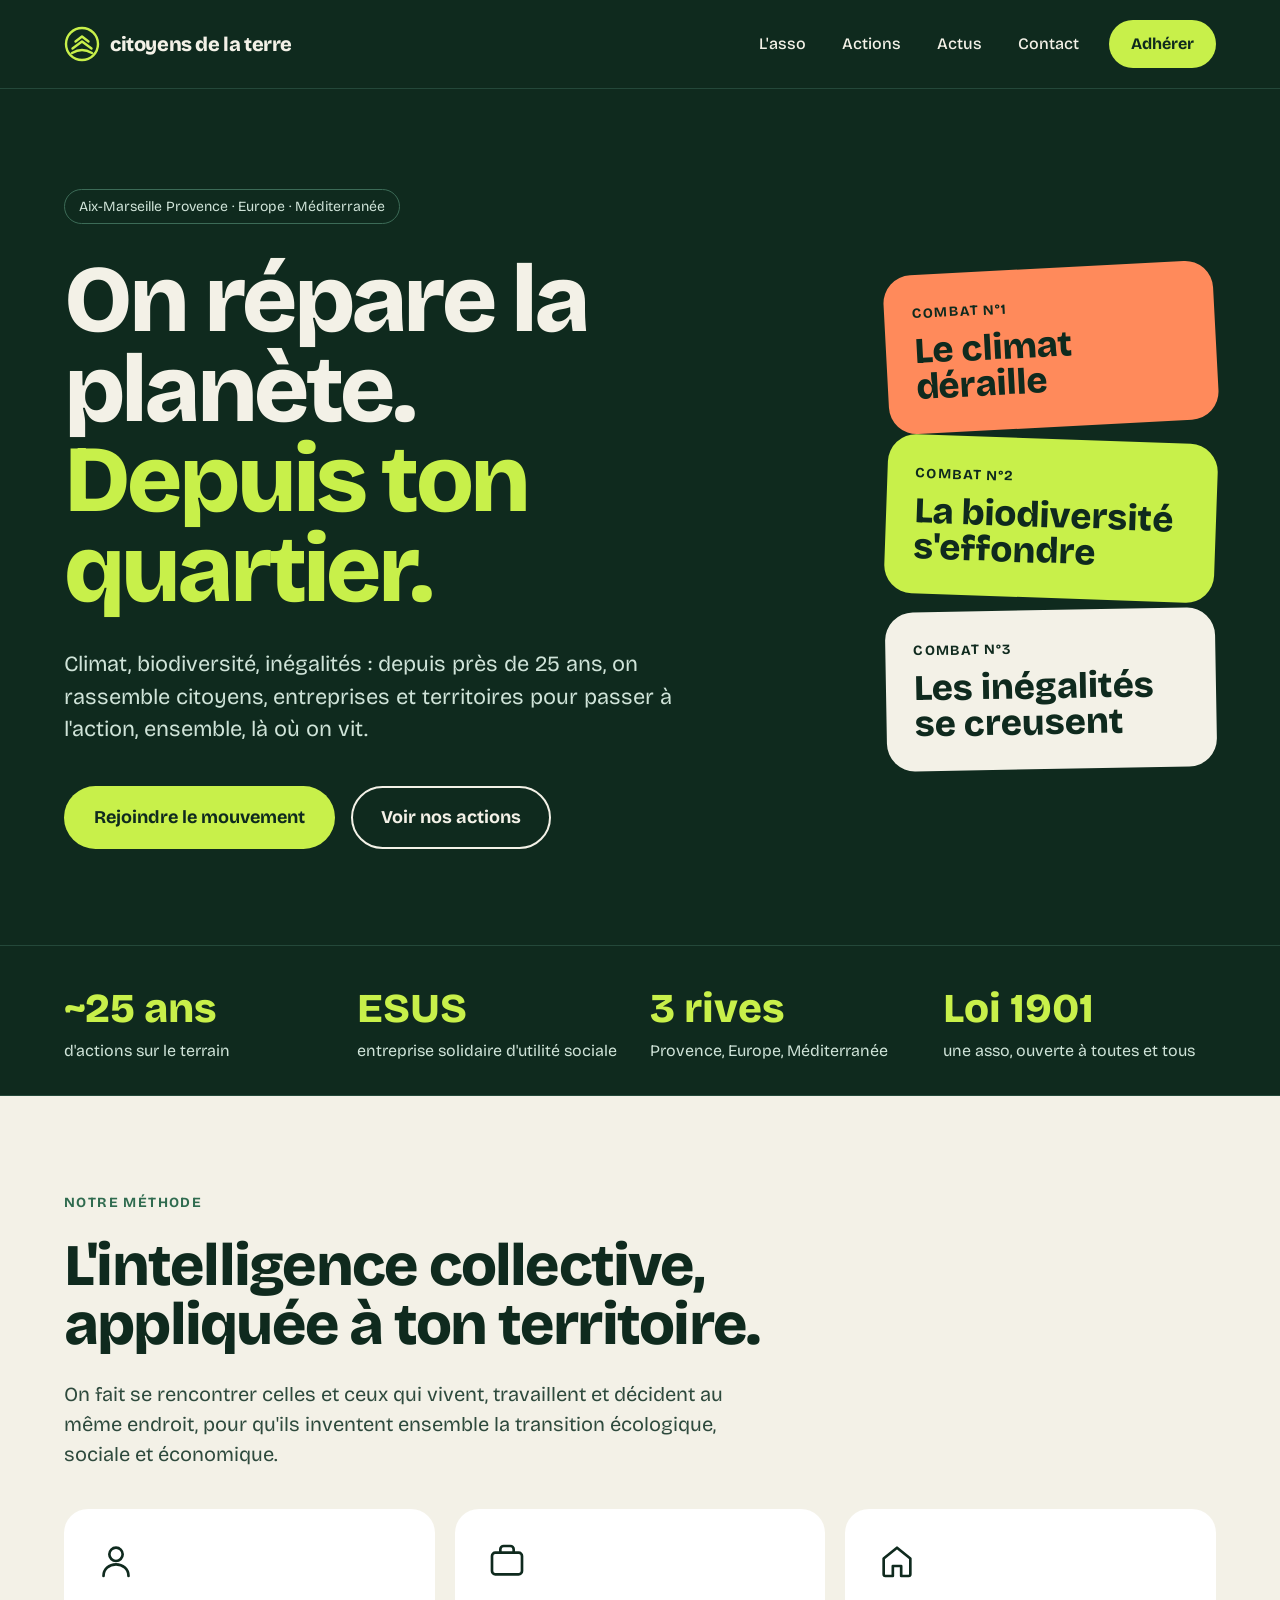
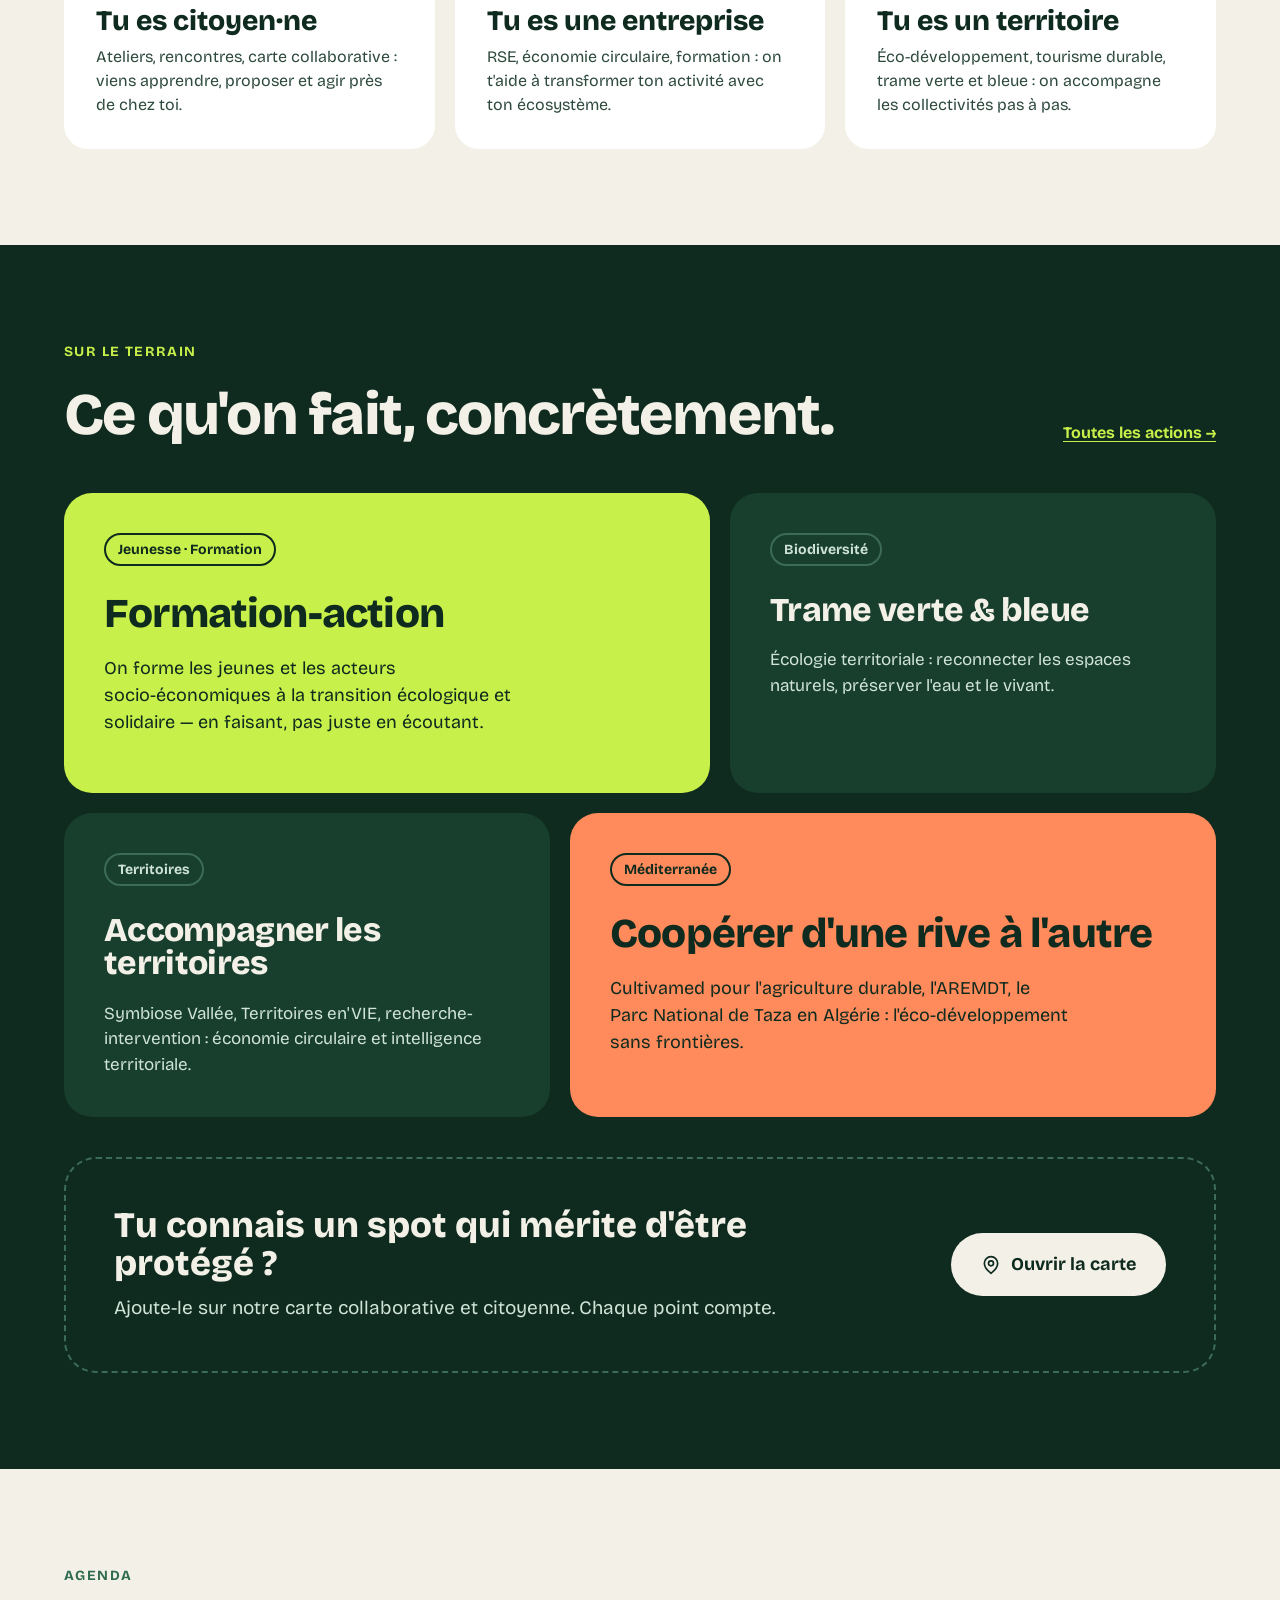
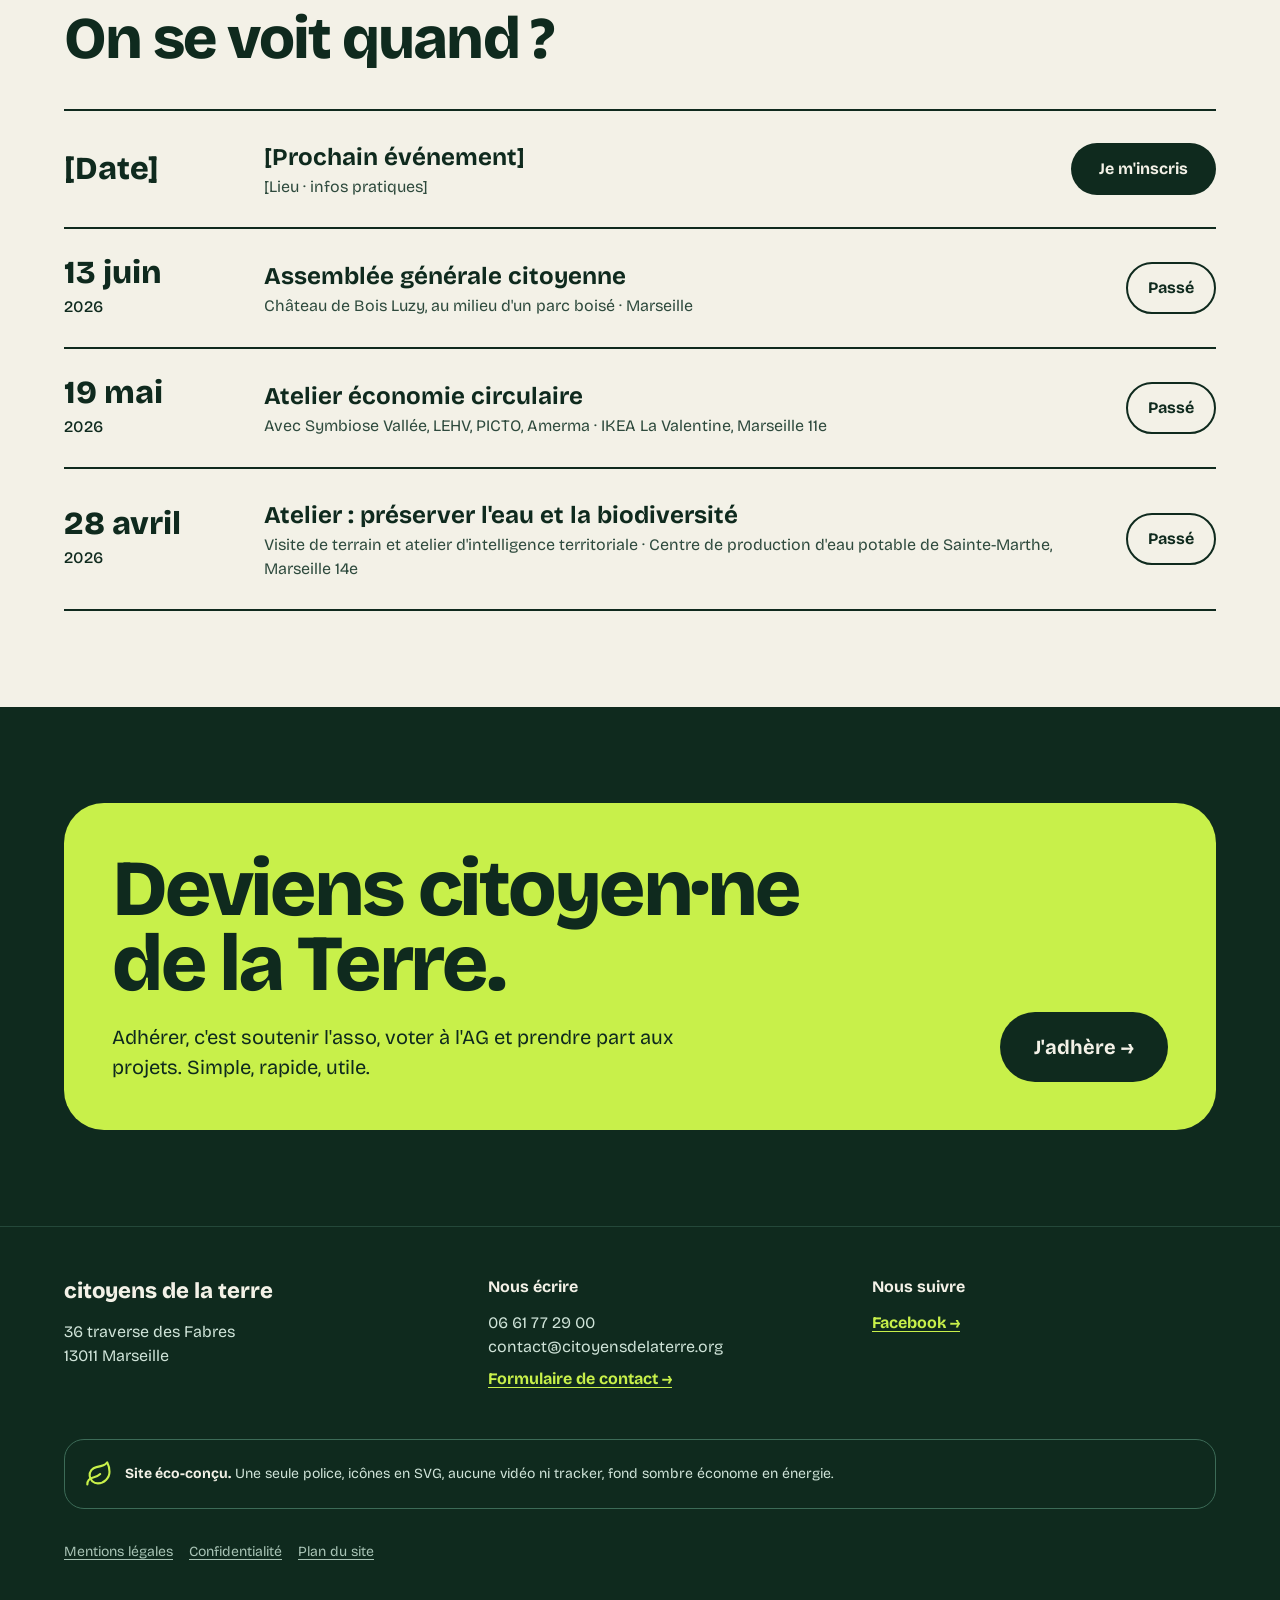
==== index.html @ 5d2db7f1 "." ====
<!doctype html>
<html lang="fr">
  <head>
    <meta charset="utf-8" />
    <meta name="viewport" content="width=device-width, initial-scale=1" />
    <title>Citoyens de la Terre — On répare la planète, depuis ton quartier</title>
    <meta
      name="description"
      content="Climat, biodiversité, inégalités : depuis près de 25 ans, Citoyens de la Terre rassemble citoyens, entreprises et territoires pour passer à l'action, à Marseille, en Provence et en Méditerranée."
    />
    <link rel="icon" href="assets/img/logo.svg" type="image/svg+xml" />
    <link rel="preconnect" href="https://fonts.googleapis.com" />
    <link rel="preconnect" href="https://fonts.gstatic.com" crossorigin />
    <link
      rel="stylesheet"
      href="https://fonts.googleapis.com/css2?family=Bricolage+Grotesque:opsz,wght@12..96,400..800&amp;display=swap"
    />
    <link rel="stylesheet" href="assets/css/style.css" />
  </head>
  <body data-page="accueil">
    <header class="hdr">
      <div class="wrap">
        <a aria-label="Accueil" class="brand" href="index.html">
          <img alt="" height="36" src="assets/img/logo.svg" width="36" />
          citoyens de la terre
        </a>
        <button
          aria-controls="nav"
          aria-expanded="false"
          aria-label="Menu"
          class="burger"
          id="burger"
          type="button"
        >
          <img alt="" height="22" src="assets/icons/menu.svg" width="22" />
        </button>
        <nav class="nav" id="nav">
          <a class="lnk" href="asso.html">L'asso</a>
          <a class="lnk" href="actions.html">Actions</a>
          <a class="lnk" href="actus.html">Actus</a>
          <a class="lnk" href="contact.html">Contact</a>
          <a class="btn btn-lime" href="adherer.html">Adhérer</a>
        </nav>
      </div>
    </header>

    <main>
      <div class="wrap hero">
        <div>
          <span class="hero-pill">Aix-Marseille Provence · Europe · Méditerranée</span>
          <h1 class="h-hero mt32">
            On répare la planète.<br /><span class="lime">Depuis ton quartier.</span>
          </h1>
          <p class="lead mt32 fs-18-22 mw-620">
            Climat, biodiversité, inégalités : depuis près de 25 ans, on rassemble citoyens, entreprises et
            territoires pour passer à l'action, ensemble, là où on vit.
          </p>
          <div class="row mt40">
            <a class="btn btn-lg btn-lime" href="adherer.html">Rejoindre le mouvement</a>
            <a class="btn btn-lg btn-ol-light" href="actions.html">Voir nos actions</a>
          </div>
        </div>
        <div class="combats">
          <div class="combat c-orange rot-n3">
            <div class="k">Combat n°1</div>
            <div class="v">Le climat<br />déraille</div>
          </div>
          <div class="combat c-lime rot-2">
            <div class="k">Combat n°2</div>
            <div class="v">La biodiversité<br />s'effondre</div>
          </div>
          <div class="combat c-cream rot-n1">
            <div class="k">Combat n°3</div>
            <div class="v">Les inégalités<br />se creusent</div>
          </div>
        </div>
      </div>
      <div class="stats">
        <div class="wrap g4">
          <div>
            <div class="v">~25 ans</div>
            <div class="l">d'actions sur le terrain</div>
          </div>
          <div>
            <div class="v">ESUS</div>
            <div class="l">entreprise solidaire d'utilité sociale</div>
          </div>
          <div>
            <div class="v">3 rives</div>
            <div class="l">Provence, Europe, Méditerranée</div>
          </div>
          <div>
            <div class="v">Loi 1901</div>
            <div class="l">une asso, ouverte à toutes et tous</div>
          </div>
        </div>
      </div>
      <div class="on-cream sec">
        <div class="wrap">
          <div class="eyebrow">Notre méthode</div>
          <h2 class="h2 mt24 mw-720">L'intelligence collective, appliquée à ton territoire.</h2>
          <p class="txt mt24 fs-20 mw-720">
            On fait se rencontrer celles et ceux qui vivent, travaillent et décident au même endroit, pour
            qu'ils inventent ensemble la transition écologique, sociale et économique.
          </p>
          <div class="g3 mt40">
            <div class="card c-white p-32">
              <img alt="" class="ic" height="40" src="assets/icons/citoyen.svg" width="40" />
              <h3 class="mt24 fs-28">Tu es citoyen·ne</h3>
              <p class="txt mt8">
                Ateliers, rencontres, carte collaborative : viens apprendre, proposer et agir près de chez
                toi.
              </p>
            </div>
            <div class="card c-white p-32">
              <img alt="" class="ic" height="40" src="assets/icons/entreprise.svg" width="40" />
              <h3 class="mt24 fs-28">Tu es une entreprise</h3>
              <p class="txt mt8">
                RSE, économie circulaire, formation : on t'aide à transformer ton activité avec ton
                écosystème.
              </p>
            </div>
            <div class="card c-white p-32">
              <img alt="" class="ic" height="40" src="assets/icons/territoire.svg" width="40" />
              <h3 class="mt24 fs-28">Tu es un territoire</h3>
              <p class="txt mt8">
                Éco-développement, tourisme durable, trame verte et bleue : on accompagne les collectivités
                pas à pas.
              </p>
            </div>
          </div>
        </div>
      </div>
      <div class="sec">
        <div class="wrap">
          <div class="eyebrow">Sur le terrain</div>
          <div class="between mt24">
            <h2 class="h2">Ce qu'on fait, concrètement.</h2>
            <a class="u lime fw-700" href="actions.html">Toutes les actions →</a>
          </div>
          <div class="bento mt48">
            <a class="bcard c-lime" href="actions.html#formation">
              <span class="tag dark">Jeunesse · Formation</span>
              <h3 class="big">Formation-action</h3>
              <p>
                On forme les jeunes et les acteurs socio-économiques à la transition écologique et solidaire —
                en faisant, pas juste en écoutant.
              </p>
            </a>
            <a class="bcard c-dark" href="actions.html#trame">
              <span class="tag">Biodiversité</span>
              <h3 class="mid">Trame verte &amp; bleue</h3>
              <p class="txt fs-17">
                Écologie territoriale : reconnecter les espaces naturels, préserver l'eau et le vivant.
              </p>
            </a>
          </div>
          <div class="bento rev mt20">
            <a class="bcard c-dark" href="actions.html#accompagnement">
              <span class="tag">Territoires</span>
              <h3 class="mid">Accompagner les territoires</h3>
              <p class="txt fs-17">
                Symbiose Vallée, Territoires en'VIE, recherche-intervention : économie circulaire et
                intelligence territoriale.
              </p>
            </a>
            <a class="bcard c-orange" href="actions.html#mediterranee">
              <span class="tag dark">Méditerranée</span>
              <h3 class="big">Coopérer d'une rive à l'autre</h3>
              <p>
                Cultivamed pour l'agriculture durable, l'AREMDT, le Parc National de Taza en Algérie :
                l'éco-développement sans frontières.
              </p>
            </a>
          </div>
          <div class="cta-dash mt40">
            <div>
              <h3>Tu connais un spot qui mérite d'être protégé ?</h3>
              <p class="txt mt12 fs-19">
                Ajoute-le sur notre carte collaborative et citoyenne. Chaque point compte.
              </p>
            </div>
            <a class="btn btn-lg btn-cream" href="actus.html#carte">
              <img alt="" height="20" src="assets/icons/pin-sombre.svg" width="20" />
              Ouvrir la carte
            </a>
          </div>
        </div>
      </div>
      <div class="on-cream sec">
        <div class="wrap">
          <div class="eyebrow">Agenda</div>
          <h2 class="h2 mt24">On se voit quand ?</h2>
          <div class="mt40">
            <div class="agenda-row">
              <div><div class="d">[Date]</div></div>
              <div>
                <div class="t">[Prochain événement]</div>
                <div class="m">[Lieu · infos pratiques]</div>
              </div>
              <a
                class="btn btn-md btn-dark h-52"
                data-toast="Inscription : à brancher sur HelloAsso ou un formulaire."
                href="#"
                >Je m'inscris</a
              >
            </div>
            <div class="agenda-row">
              <div>
                <div class="d">13 juin</div>
                <div class="y">2026</div>
              </div>
              <div>
                <div class="t">Assemblée générale citoyenne</div>
                <div class="m">Château de Bois Luzy, au milieu d'un parc boisé · Marseille</div>
              </div>
              <span class="btn btn-ol-dark h-52 cursor-default">Passé</span>
            </div>
            <div class="agenda-row">
              <div>
                <div class="d">19 mai</div>
                <div class="y">2026</div>
              </div>
              <div>
                <div class="t">Atelier économie circulaire</div>
                <div class="m">
                  Avec Symbiose Vallée, LEHV, PICTO, Amerma · IKEA La Valentine, Marseille 11e
                </div>
              </div>
              <span class="btn btn-ol-dark h-52 cursor-default">Passé</span>
            </div>
            <div class="agenda-row">
              <div>
                <div class="d">28 avril</div>
                <div class="y">2026</div>
              </div>
              <div>
                <div class="t">Atelier : préserver l'eau et la biodiversité</div>
                <div class="m">
                  Visite de terrain et atelier d'intelligence territoriale · Centre de production d'eau
                  potable de Sainte-Marthe, Marseille 14e
                </div>
              </div>
              <span class="btn btn-ol-dark h-52 cursor-default">Passé</span>
            </div>
          </div>
        </div>
      </div>
      <div class="wrap pt-96 pb-96">
        <div class="join">
          <div>
            <h2>Deviens citoyen·ne<br />de la Terre.</h2>
            <p>
              Adhérer, c'est soutenir l'asso, voter à l'AG et prendre part aux projets. Simple, rapide, utile.
            </p>
          </div>
          <a class="btn btn-xl btn-dark" href="adherer.html">J'adhère →</a>
        </div>
      </div>
    </main>

    <footer class="ftr">
      <div class="wrap">
        <div class="ftr-grid">
          <div>
            <div class="fw-800 fs-22">citoyens de la terre</div>
            <p class="txt mt12">36 traverse des Fabres<br />13011 Marseille</p>
          </div>
          <div>
            <h4>Nous écrire</h4>
            <p class="txt mt12">06 61 77 29 00<br />contact@citoyensdelaterre.org</p>
            <a class="u lime mt8 ib fw-700" href="contact.html">Formulaire de contact →</a>
          </div>
          <div>
            <h4>Nous suivre</h4>
            <a class="u lime mt12 ib fw-700" data-toast="Lien Facebook à ajouter." href="#">Facebook →</a>
          </div>
        </div>
        <div class="eco">
          <img alt="" height="28" src="assets/icons/eco.svg" width="28" />
          <p>
            <b>Site éco-conçu.</b>
            <span class="txt"
              >Une seule police, icônes en SVG, aucune vidéo ni tracker, fond sombre économe en énergie.</span
            >
          </p>
        </div>
        <div class="legal mt32">
          <a data-toast="Page « Mentions légales » à rédiger." href="#">Mentions légales</a
          ><a data-toast="Page « Confidentialité » à rédiger." href="#">Confidentialité</a
          ><a data-toast="Plan du site à venir." href="#">Plan du site</a>
        </div>
      </div>
    </footer>

    <div class="toast" id="toast" role="status" aria-live="polite"></div>
    <script src="assets/js/main.js" defer></script>
  </body>
</html>
---- assets/css/style.css ----
/* =========================================================
   Citoyens de la Terre — feuille de style unique
   Couleurs et typo issues de la maquette Figma « RSE »
   ========================================================= */
:root {
  --bg: #0f2a1e;
  --line: #24483a;
  --border: #3c6b57;
  --card: #183e2e;
  --cream: #f3f1e7;
  --mint: #cfe3d8;
  --lime: #c8f04a;
  --orange: #ff8a5b;
  --green: #2f6b4f;
  --body: #2e4a3d;
  --muted: #a9c4b6;
  --photo: #dce8df;
  --white: #fff;
}
* {
  box-sizing: border-box;
}
html {
  scroll-behavior: smooth;
  scroll-padding-top: 100px;
}
body {
  margin: 0;
  background: var(--bg);
  color: var(--cream);
  font-family: "Bricolage Grotesque", system-ui, sans-serif;
  font-variation-settings: "opsz" 14;
  font-optical-sizing: none;
  -webkit-font-smoothing: antialiased;
  line-height: 1.5;
}
a {
  color: inherit;
  text-decoration: none;
  cursor: pointer;
}
p {
  margin: 0;
}
h1,
h2,
h3,
h4 {
  margin: 0;
  font-weight: 800;
}
button,
input,
select,
textarea {
  font: inherit;
  font-variation-settings: inherit;
}
img,
svg {
  display: block;
  max-width: 100%;
}
.wrap {
  max-width: 1200px;
  margin: 0 auto;
  padding: 0 24px;
}
.ink {
  color: var(--bg);
}
.u {
  text-decoration: underline;
  text-underline-offset: 3px;
  text-decoration-thickness: 1px;
}
.lime {
  color: var(--lime);
}
.hidden {
  display: none !important;
}
.burger img {
  width: 22px;
  height: 22px;
}

/* ---------- Header ---------- */
.hdr {
  position: sticky;
  top: 0;
  z-index: 50;
  background: var(--bg);
  border-bottom: 1px solid var(--line);
}
.hdr .wrap {
  display: flex;
  align-items: center;
  justify-content: space-between;
  height: 88px;
}
.brand {
  display: flex;
  align-items: center;
  gap: 10px;
  font-weight: 800;
  font-size: 20px;
  letter-spacing: -0.02em;
}
.nav {
  display: flex;
  align-items: center;
  gap: 8px;
}
.nav a.lnk {
  padding: 12px 14px;
  font-weight: 500;
  font-size: 16px;
  border-radius: 999px;
  transition: color 0.15s;
}
.nav a.lnk:hover {
  color: var(--lime);
}
.nav a.lnk.active {
  color: var(--lime);
  font-weight: 700;
}
.nav .btn {
  margin-left: 8px;
}
.burger {
  display: none;
  background: none;
  border: 1px solid var(--border);
  color: var(--cream);
  border-radius: 999px;
  width: 48px;
  height: 48px;
  align-items: center;
  justify-content: center;
  cursor: pointer;
}

/* ---------- Buttons / chips ---------- */
.btn {
  display: inline-flex;
  align-items: center;
  justify-content: center;
  gap: 10px;
  height: 48px;
  padding: 0 20px;
  border-radius: 999px;
  border: 2px solid transparent;
  font-weight: 700;
  font-size: 16px;
  cursor: pointer;
  white-space: nowrap;
  transition:
    transform 0.15s,
    filter 0.15s;
}
.btn:hover {
  transform: translateY(-1px);
  filter: brightness(1.05);
}
.btn-md {
  height: 56px;
  padding: 0 26px;
}
.btn-lg {
  height: 63px;
  padding: 0 28px;
  font-size: 18px;
}
.btn-xl {
  height: 70px;
  padding: 0 32px;
  font-size: 20px;
}
.btn-lime {
  background: var(--lime);
  color: var(--bg);
}
.btn-cream {
  background: var(--cream);
  color: var(--bg);
}
.btn-dark {
  background: var(--bg);
  color: var(--cream);
}
.btn-ol-light {
  border-color: var(--cream);
  color: var(--cream);
}
.btn-ol-dark {
  border-color: var(--bg);
  color: var(--bg);
  background: transparent;
}
.btn-dash {
  border: 2px dashed var(--green);
  color: var(--body);
  font-weight: 400;
  background: transparent;
}
.chips {
  display: flex;
  flex-wrap: wrap;
  gap: 8px;
}
.chip {
  display: inline-flex;
  align-items: center;
  height: 46px;
  padding: 0 16px;
  border-radius: 999px;
  border: 1px solid var(--border);
  color: var(--mint);
  font-size: 16px;
  cursor: pointer;
  transition:
    background 0.15s,
    color 0.15s;
  background: transparent;
}
.chip:hover {
  border-color: var(--lime);
  color: var(--cream);
}
.chip.solid {
  border: none;
  font-weight: 700;
  color: var(--bg);
  height: 48px;
  padding: 0 18px;
}
.chip.on {
  background: var(--lime);
  color: var(--bg);
  border-color: var(--lime);
  font-weight: 700;
}
.tag {
  display: inline-flex;
  align-items: center;
  height: 33px;
  padding: 0 12px;
  border-radius: 999px;
  border: 2px solid var(--border);
  color: var(--mint);
  font-weight: 700;
  font-size: 14px;
}
.tag.dark {
  border-color: var(--bg);
  color: var(--bg);
}
.pill {
  display: inline-flex;
  align-items: center;
  height: 44px;
  padding: 0 18px;
  border-radius: 999px;
  background: var(--card);
  font-weight: 600;
  font-size: 16px;
}

/* ---------- Type ---------- */
.eyebrow {
  font-weight: 700;
  font-size: 14px;
  letter-spacing: 0.1em;
  text-transform: uppercase;
  color: var(--lime);
}
.on-cream .eyebrow {
  color: var(--green);
}
.on-color .eyebrow {
  color: var(--bg);
}
.h-hero {
  font-size: clamp(52px, 7.4vw, 104px);
  line-height: 0.95;
  letter-spacing: -0.04em;
}
.h-page {
  font-size: clamp(48px, 6.6vw, 92px);
  line-height: 0.95;
  letter-spacing: -0.04em;
}
.h2 {
  font-size: clamp(38px, 4.6vw, 64px);
  line-height: 1;
  letter-spacing: -0.03em;
}
.h2s {
  font-size: clamp(34px, 4vw, 56px);
  line-height: 1;
  letter-spacing: -0.03em;
}
.lead {
  font-size: clamp(18px, 1.6vw, 21px);
  line-height: 1.5;
  color: var(--mint);
}
.on-cream {
  background: var(--cream);
  color: var(--bg);
}
.on-cream .txt {
  color: var(--body);
}
.txt {
  color: var(--mint);
}
.sec {
  padding-top: 96px;
  padding-bottom: 96px;
}
.sec-sm {
  padding-top: 80px;
  padding-bottom: 80px;
}
main {
  overflow-x: clip;
}
.mt8 {
  margin-top: 8px;
}
.mt12 {
  margin-top: 12px;
}
.mt16 {
  margin-top: 16px;
}
.mt20 {
  margin-top: 20px;
}
.mt24 {
  margin-top: 24px;
}
.mt32 {
  margin-top: 32px;
}
.mt40 {
  margin-top: 40px;
}
.mt48 {
  margin-top: 48px;
}
.row {
  display: flex;
  gap: 16px;
  flex-wrap: wrap;
  align-items: center;
}
.between {
  display: flex;
  justify-content: space-between;
  align-items: flex-end;
  gap: 24px;
  flex-wrap: wrap;
}

/* ---------- Grids & cards ---------- */
.g2 {
  display: grid;
  grid-template-columns: repeat(2, 1fr);
  gap: 20px;
}
.g3 {
  display: grid;
  grid-template-columns: repeat(3, 1fr);
  gap: 20px;
}
.g4 {
  display: grid;
  grid-template-columns: repeat(4, 1fr);
  gap: 20px;
}
.card {
  border-radius: 24px;
  padding: 28px;
}
.c-white {
  background: var(--white);
  color: var(--bg);
}
.c-white .txt,
.c-cream .txt {
  color: var(--body);
}
.c-cream {
  background: var(--cream);
  color: var(--bg);
}
.c-dark {
  background: var(--card);
  color: var(--cream);
}
.c-ink {
  background: var(--bg);
  color: var(--cream);
}
.c-lime {
  background: var(--lime);
  color: var(--bg);
}
.c-orange {
  background: var(--orange);
  color: var(--bg);
}
.c-lime .txt,
.c-orange .txt {
  color: var(--bg);
}
.card h3 {
  font-size: 22px;
  line-height: 1.15;
}
.card .date {
  font-weight: 700;
  font-size: 14px;
  color: var(--lime);
}
.c-cream .date,
.c-white .date {
  color: var(--green);
}
.clickable {
  cursor: pointer;
  transition: transform 0.2s;
}
.clickable:hover {
  transform: translateY(-3px);
}

/* ---------- Home ---------- */
.hero {
  display: grid;
  grid-template-columns: 1fr 330px;
  gap: 72px;
  align-items: center;
  padding-top: 100px;
  padding-bottom: 96px;
}
.hero-pill {
  display: inline-flex;
  height: 35px;
  align-items: center;
  padding: 0 14px;
  border: 1px solid var(--border);
  border-radius: 999px;
  color: var(--mint);
  font-size: 14px;
}
.combat {
  border-radius: 28px;
  padding: 28px;
  color: var(--bg);
}
.combat .k {
  font-weight: 700;
  font-size: 14px;
  letter-spacing: 0.08em;
  text-transform: uppercase;
}
.combat .v {
  font-weight: 800;
  font-size: 36px;
  line-height: 1;
  margin-top: 10px;
}
.combats {
  display: flex;
  flex-direction: column;
  gap: 12px;
}
.stats {
  border-top: 1px solid var(--line);
  border-bottom: 1px solid var(--line);
  padding: 32px 0;
}
.stats .g4 .v {
  font-weight: 800;
  font-size: clamp(30px, 3.2vw, 44px);
  line-height: 1.5;
  color: var(--lime);
}
.stats .g4 .l {
  color: var(--mint);
}
.ic {
  width: 40px;
  height: 40px;
  stroke: var(--bg);
  fill: none;
  stroke-width: 1.6;
  stroke-linecap: round;
  stroke-linejoin: round;
}
.bento {
  display: grid;
  grid-template-columns: 646fr 486fr;
  gap: 20px;
}
.bento.rev {
  grid-template-columns: 486fr 646fr;
}
.bcard {
  border-radius: 28px;
  padding: 40px;
  min-height: 300px;
  cursor: pointer;
  transition: transform 0.2s;
}
.bcard:hover {
  transform: translateY(-3px);
}
.bcard h3 {
  margin-top: 28px;
  letter-spacing: -0.02em;
}
.bcard .big {
  font-size: clamp(32px, 3.2vw, 44px);
  line-height: 1;
}
.bcard .mid {
  font-size: clamp(28px, 2.6vw, 36px);
  line-height: 1;
}
.bcard p {
  margin-top: 20px;
  font-size: 18px;
  line-height: 1.5;
  max-width: 460px;
}
.cta-dash {
  border: 2px dashed var(--border);
  border-radius: 32px;
  padding: 48px;
  display: flex;
  align-items: center;
  justify-content: space-between;
  gap: 32px;
  flex-wrap: wrap;
}
.cta-dash h3 {
  font-size: clamp(28px, 2.8vw, 40px);
  line-height: 1.05;
  max-width: 640px;
}
.agenda-row {
  display: grid;
  grid-template-columns: 184px 1fr auto;
  align-items: center;
  gap: 16px;
  border-top: 2px solid var(--bg);
  padding: 28px 0;
}
.agenda-row:last-child {
  border-bottom: 2px solid var(--bg);
}
.agenda-row .d {
  font-weight: 800;
  font-size: 32px;
  line-height: 1;
}
.agenda-row .y {
  font-weight: 500;
  font-size: 16px;
  margin-top: 6px;
}
.agenda-row .t {
  font-weight: 700;
  font-size: 24px;
  line-height: 1.5;
}
.agenda-row .m {
  color: var(--body);
}
.join {
  background: var(--lime);
  color: var(--bg);
  border-radius: 40px;
  padding: 48px;
  display: flex;
  justify-content: space-between;
  align-items: flex-end;
  gap: 32px;
  flex-wrap: wrap;
}
.join h2 {
  font-size: clamp(44px, 6.2vw, 88px);
  line-height: 0.95;
  letter-spacing: -0.04em;
}
.join p {
  font-size: 20px;
  margin-top: 20px;
  max-width: 620px;
}
.ftr {
  border-top: 1px solid var(--line);
  padding: 48px 0 40px;
}
.ftr-grid {
  display: grid;
  grid-template-columns: 424px 384px 1fr;
  gap: 0;
}
.ftr h4 {
  font-size: 16px;
  font-weight: 700;
}
.eco {
  border: 1px solid var(--border);
  border-radius: 20px;
  padding: 20px;
  display: flex;
  gap: 12px;
  align-items: center;
  margin-top: 48px;
  font-size: 14px;
}
.legal {
  display: flex;
  gap: 16px;
  flex-wrap: wrap;
  color: var(--muted);
  font-size: 14px;
}
.legal a {
  text-decoration: underline;
  text-underline-offset: 3px;
}
.ftr-s {
  border-top: 1px solid var(--line);
  padding: 40px 0;
}
.ftr-s .wrap {
  display: flex;
  justify-content: space-between;
  gap: 24px;
  flex-wrap: wrap;
  align-items: center;
}

/* ---------- L'asso ---------- */
.timeline-row {
  display: grid;
  grid-template-columns: 224px 1fr;
  gap: 16px;
  border-top: 1px solid var(--border);
  padding: 28px 0;
  align-items: baseline;
}
.timeline-row:last-of-type {
  border-bottom: 1px solid var(--border);
}
.timeline-row .y {
  font-weight: 800;
  font-size: 32px;
  line-height: 1.5;
  color: var(--lime);
}
.timeline-row p {
  font-size: 19px;
  color: var(--mint);
}
.video {
  display: flex;
  align-items: center;
  gap: 20px;
  background: var(--card);
  border-radius: 24px;
  padding: 24px;
  cursor: pointer;
  transition: transform 0.2s;
}
.video:hover {
  transform: translateY(-2px);
}
.play {
  width: 64px;
  height: 64px;
  border-radius: 999px;
  background: var(--lime);
  display: grid;
  place-items: center;
  flex: none;
}
.person {
  background: var(--white);
  border-radius: 24px;
  padding: 24px;
  color: var(--bg);
}
.ph {
  aspect-ratio: 1;
  background: var(--photo);
  border-radius: 18px;
  display: flex;
  flex-direction: column;
  align-items: center;
  justify-content: center;
  color: var(--green);
}
.ph b {
  font-weight: 800;
  font-size: 56px;
  line-height: 1.3;
}
.ph small {
  font-size: 12px;
  color: var(--body);
}
.person h3 {
  font-size: 22px;
  margin-top: 18px;
  line-height: 1.1;
}
.person .role {
  font-weight: 700;
  color: var(--green);
  margin-top: 4px;
}
.person .desc {
  font-size: 15px;
  color: var(--body);
  margin-top: 8px;
}
.logos {
  display: grid;
  grid-template-columns: repeat(6, 1fr);
  gap: 12px;
  margin-top: 16px;
}
.logo-box {
  height: 88px;
  border: 1px dashed var(--border);
  border-radius: 16px;
  display: grid;
  place-items: center;
  color: var(--muted);
  font-size: 13px;
}
.pgroup {
  font-size: 22px;
  font-weight: 700;
}
.pgroup span {
  font-weight: 500;
  color: var(--muted);
}

/* ---------- Forms ---------- */
.form {
  border-radius: 28px;
  padding: 32px;
  color: var(--bg);
}
.fgrid {
  display: grid;
  grid-template-columns: minmax(0, 1fr) minmax(0, 1fr);
  gap: 16px;
}
.field {
  display: flex;
  flex-direction: column;
  gap: 6px;
}
.field.full {
  grid-column: 1/-1;
}
.field label {
  font-weight: 600;
  font-size: 16px;
}
.field input,
.field select,
.field textarea {
  width: 100%;
  min-width: 0;
  height: 56px;
  border: 2px solid var(--bg);
  border-radius: 12px;
  background: #fff;
  padding: 0 16px;
  font-size: 16px;
  color: var(--bg);
  outline: none;
  transition: box-shadow 0.15s;
}
.field textarea {
  height: auto;
  min-height: 104px;
  padding: 14px 16px;
  resize: vertical;
}
.field input:focus,
.field select:focus,
.field textarea:focus {
  box-shadow: 0 0 0 4px rgba(200, 240, 74, 0.55);
}
.field .err {
  display: none;
  color: #b3261e;
  font-size: 14px;
}
.field.invalid input,
.field.invalid select,
.field.invalid textarea {
  border-color: #b3261e;
}
.field.invalid .err {
  display: block;
}
.note {
  font-size: 14px;
  color: var(--body);
  line-height: 1.5;
}
.success {
  display: flex;
  flex-direction: column;
  gap: 12px;
  align-items: flex-start;
}
.success .check {
  width: 64px;
  height: 64px;
  border-radius: 999px;
  background: var(--lime);
  display: grid;
  place-items: center;
}
.success h3 {
  font-size: 32px;
  line-height: 1.1;
}

/* ---------- Actions ---------- */
.block {
  border-radius: 36px;
  padding: 48px;
}
.acc {
  display: grid;
  grid-template-columns: 284px 1fr;
  gap: 24px;
  background: var(--card);
  border-radius: 28px;
  padding: 36px;
}
.acc h3 {
  font-size: 30px;
  line-height: 1.05;
  margin-top: 12px;
}
.acc p {
  font-size: 18px;
  color: var(--mint);
}
.period {
  display: inline-flex;
  height: 31px;
  align-items: center;
  padding: 0 12px;
  border: 1px solid var(--border);
  border-radius: 999px;
  font-size: 14px;
  color: var(--mint);
}
.sub-ol {
  border: 2px solid var(--bg);
  border-radius: 18px;
  padding: 20px;
}
.sub-ol h4 {
  font-size: 16px;
}
.sub-ol p {
  font-size: 16px;
  color: var(--body);
  margin-top: 8px;
}
.big-ol {
  border: 2px solid var(--bg);
  border-radius: 28px;
  padding: 32px;
  color: var(--bg);
}
.big-ol h3 {
  font-size: 24px;
  line-height: 1.5;
  margin-top: 8px;
}

/* ---------- Actus ---------- */
.ev {
  border-radius: 28px;
  padding: 32px;
  color: var(--bg);
}
.ev .d {
  font-weight: 800;
  font-size: 40px;
  line-height: 1;
}
.ev .s {
  font-weight: 700;
  margin-top: 18px;
}
.ev h3 {
  font-size: 24px;
  line-height: 1.15;
  margin-top: 24px;
}
.ev p {
  margin-top: 12px;
}
.news-row {
  display: grid;
  grid-template-columns: 200px 1fr;
  gap: 16px;
  border-top: 2px solid var(--bg);
  padding: 22px 0;
}
.news-row:last-child {
  border-bottom: 2px solid var(--bg);
}
.news-row .d {
  font-weight: 800;
  font-size: 18px;
}
.news-row h3 {
  font-size: 21px;
  font-weight: 700;
  line-height: 1.5;
}
.news-row p {
  color: var(--body);
  margin-top: 4px;
}
.mapbox {
  border: 2px dashed var(--border);
  border-radius: 28px;
  height: 420px;
  display: flex;
  flex-direction: column;
  align-items: center;
  justify-content: center;
  gap: 12px;
  text-align: center;
  cursor: pointer;
  padding: 24px;
  overflow: hidden;
  position: relative;
}
.mapbox:hover {
  border-color: var(--lime);
}
.mapbox .t {
  font-weight: 700;
  font-size: 20px;
}

/* ---------- Contact ---------- */
.contact-grid {
  display: grid;
  grid-template-columns: 450px minmax(0, 1fr);
  gap: 100px;
  align-items: start;
}
.info {
  display: flex;
  align-items: center;
  gap: 14px;
  background: var(--card);
  border-radius: 20px;
  padding: 0 20px;
  min-height: 66px;
  font-weight: 700;
  font-size: 20px;
}
.info svg {
  flex: none;
}
.info {
  overflow-wrap: anywhere;
}
@media (max-width: 640px) {
  .info {
    font-size: 17px;
  }
}
.link-card {
  border: 1px solid var(--border);
  border-radius: 24px;
  padding: 24px 28px;
  cursor: pointer;
  transition: border-color 0.2s;
}
.link-card:hover {
  border-color: var(--lime);
}
.link-card h3 {
  font-size: 22px;
  line-height: 1.5;
}
.lic {
  width: 24px;
  height: 24px;
  stroke: var(--lime);
  fill: none;
  stroke-width: 1.8;
  stroke-linecap: round;
  stroke-linejoin: round;
}

/* ---------- Adhérer ---------- */
.formule {
  border-radius: 28px;
  padding: 36px;
  color: var(--bg);
  cursor: pointer;
  transition:
    transform 0.2s,
    box-shadow 0.2s;
  min-height: 257px;
}
.formule:hover {
  transform: translateY(-3px);
}
.formule.sel {
  box-shadow: 0 0 0 4px var(--cream);
}
.formule .k {
  font-weight: 700;
  font-size: 14px;
  letter-spacing: 0.08em;
  text-transform: uppercase;
}
.formule .p {
  font-weight: 800;
  font-size: 72px;
  line-height: 1;
  margin-top: 16px;
}
.formule .p.sm {
  font-size: 48px;
  line-height: 1.1;
}
.formule p {
  margin-top: 16px;
}
.adh-grid {
  display: grid;
  grid-template-columns: 462px minmax(0, 1fr);
  gap: 48px;
  align-items: start;
}

/* ---------- Toast & modal ---------- */
.toast {
  position: fixed;
  left: 50%;
  bottom: 24px;
  transform: translateX(-50%) translateY(20px);
  background: var(--cream);
  color: var(--bg);
  padding: 14px 22px;
  border-radius: 999px;
  font-weight: 600;
  box-shadow: 0 10px 30px rgba(0, 0, 0, 0.35);
  opacity: 0;
  pointer-events: none;
  transition: all 0.25s;
  z-index: 100;
  max-width: calc(100% - 32px);
  text-align: center;
}
.toast.show {
  opacity: 1;
  transform: translateX(-50%) translateY(0);
}

/* ---------- Responsive ---------- */
@media (max-width: 1100px) {
  .hero {
    grid-template-columns: 1fr;
    gap: 48px;
  }
  .combats {
    flex-direction: row;
    flex-wrap: wrap;
  }
  .combats .combat {
    flex: 1 1 220px;
  }
  .ftr-grid {
    grid-template-columns: 1fr 1fr;
    row-gap: 32px;
  }
  .contact-grid,
  .adh-grid {
    grid-template-columns: minmax(0, 1fr);
    gap: 48px;
  }
  .logos {
    grid-template-columns: repeat(4, 1fr);
  }
}
@media (max-width: 900px) {
  .nav {
    display: none;
    position: absolute;
    top: 88px;
    left: 0;
    right: 0;
    background: var(--bg);
    flex-direction: column;
    align-items: stretch;
    padding: 16px 24px 24px;
    border-bottom: 1px solid var(--line);
    gap: 4px;
  }
  .nav.open {
    display: flex;
  }
  .nav .btn {
    margin: 8px 0 0;
  }
  .burger {
    display: inline-flex;
  }
  .g3,
  .g4,
  .bento,
  .bento.rev {
    grid-template-columns: 1fr 1fr;
  }
  .stats .g4 {
    grid-template-columns: 1fr 1fr;
    row-gap: 24px;
  }
  .acc {
    grid-template-columns: 1fr;
    gap: 12px;
  }
  .agenda-row {
    grid-template-columns: 120px 1fr;
  }
  .agenda-row > :last-child {
    grid-column: 2;
    justify-self: start;
  }
  .timeline-row {
    grid-template-columns: 1fr;
    gap: 4px;
  }
  .news-row {
    grid-template-columns: 1fr;
    gap: 4px;
  }
}
@media (max-width: 640px) {
  .g2,
  .g3,
  .g4,
  .bento,
  .bento.rev,
  .fgrid {
    grid-template-columns: 1fr;
  }
  .sec {
    padding-top: 64px;
    padding-bottom: 64px;
  }
  .sec-sm {
    padding-top: 56px;
    padding-bottom: 56px;
  }
  .block,
  .join,
  .cta-dash {
    padding: 28px;
    border-radius: 28px;
  }
  .bcard {
    padding: 28px;
    min-height: auto;
  }
  .logos {
    grid-template-columns: repeat(3, 1fr);
  }
  .ftr-grid {
    grid-template-columns: 1fr;
  }
  .agenda-row {
    grid-template-columns: 1fr;
  }
  .agenda-row > :last-child {
    grid-column: 1;
  }
  .hero {
    padding-top: 56px;
    padding-bottom: 64px;
  }
  .form {
    padding: 22px;
  }
}

/* ---------- Utilitaires (petits ajustements issus de la maquette) ---------- */
.bg-lime {
  background: var(--lime) !important;
}
.bg-cream {
  background: var(--cream) !important;
}
.bg-mint {
  background: var(--mint) !important;
}
.bg-orange {
  background: var(--orange) !important;
}
.col {
  flex-direction: column !important;
}
.cursor-default {
  cursor: default !important;
}
.d-block {
  display: block !important;
}
.flex {
  display: flex !important;
}
.fs-14 {
  font-size: 14px !important;
}
.fs-15 {
  font-size: 15px !important;
}
.fs-17 {
  font-size: 17px !important;
}
.fs-18 {
  font-size: 18px !important;
}
.fs-18-22 {
  font-size: clamp(18px, 1.7vw, 22px) !important;
}
.fs-19 {
  font-size: 19px !important;
}
.fs-20 {
  font-size: 20px !important;
}
.fs-21 {
  font-size: 21px !important;
}
.fs-22 {
  font-size: 22px !important;
}
.fs-24 {
  font-size: 24px !important;
}
.fs-28 {
  font-size: 28px !important;
}
.fs-32 {
  font-size: 32px !important;
}
.fs-32-48 {
  font-size: clamp(32px, 3.4vw, 48px) !important;
}
.fs-36 {
  font-size: 36px !important;
}
.fs-36-52 {
  font-size: clamp(36px, 3.8vw, 52px) !important;
}
.fs-52-84 {
  font-size: clamp(52px, 6vw, 84px) !important;
}
.fw-400 {
  font-weight: 400 !important;
}
.fw-700 {
  font-weight: 700 !important;
}
.fw-800 {
  font-weight: 800 !important;
}
.gap-8 {
  gap: 8px !important;
}
.gap-12 {
  gap: 12px !important;
}
.gap-16 {
  gap: 16px !important;
}
.gap-32 {
  gap: 32px !important;
}
.gap-48 {
  gap: 48px !important;
}
.grow {
  flex: 1 !important;
}
.h-52 {
  height: 52px !important;
}
.h-220 {
  height: 220px !important;
}
.ib {
  display: inline-block !important;
}
.items-start {
  align-items: start !important;
}
.items-stretch {
  align-items: stretch !important;
}
.items-center {
  align-items: center !important;
}
.justify-between {
  justify-content: space-between !important;
}
.lh-1 {
  line-height: 1 !important;
}
.lh-15 {
  line-height: 1.5 !important;
}
.lh-095 {
  line-height: 0.95 !important;
}
.ls-n3 {
  letter-spacing: -0.03em !important;
}
.ls-n4 {
  letter-spacing: -0.04em !important;
}
.mh-176 {
  min-height: 176px !important;
}
.mw-460 {
  max-width: 460px !important;
}
.mw-500 {
  max-width: 500px !important;
}
.mw-620 {
  max-width: 620px !important;
}
.mw-640 {
  max-width: 640px !important;
}
.mw-700 {
  max-width: 700px !important;
}
.mw-720 {
  max-width: 720px !important;
}
.mw-760 {
  max-width: 760px !important;
}
.mw-780 {
  max-width: 780px !important;
}
.mw-800 {
  max-width: 800px !important;
}
.mw-820 {
  max-width: 820px !important;
}
.mw-900 {
  max-width: 900px !important;
}
.p-24 {
  padding: 24px !important;
}
.p-32 {
  padding: 32px !important;
}
.p-40 {
  padding: 40px !important;
}
.pb-40 {
  padding-bottom: 40px !important;
}
.pb-80 {
  padding-bottom: 80px !important;
}
.pb-96 {
  padding-bottom: 96px !important;
}
.pt-88 {
  padding-top: 88px !important;
}
.pt-96 {
  padding-top: 96px !important;
}
.px-20 {
  padding-left: 20px !important;
  padding-right: 20px !important;
}
.px-24 {
  padding-left: 24px !important;
  padding-right: 24px !important;
}
.py-16 {
  padding-top: 16px !important;
  padding-bottom: 16px !important;
}
.py-88 {
  padding-top: 88px !important;
  padding-bottom: 88px !important;
}
.py-96 {
  padding-top: 96px !important;
  padding-bottom: 96px !important;
}
.r-18 {
  border-radius: 18px !important;
}
.r-20 {
  border-radius: 20px !important;
}
.r-24 {
  border-radius: 24px !important;
}
.r-28 {
  border-radius: 28px !important;
}
.rot-n1 {
  transform: rotate(-1deg) !important;
}
.rot-2 {
  transform: rotate(2deg) !important;
}
.rot-n3 {
  transform: rotate(-3deg) !important;
}
.self-start {
  align-self: flex-start !important;
}
.text-green {
  color: var(--green) !important;
}
.wrap-items {
  flex-wrap: wrap !important;
}
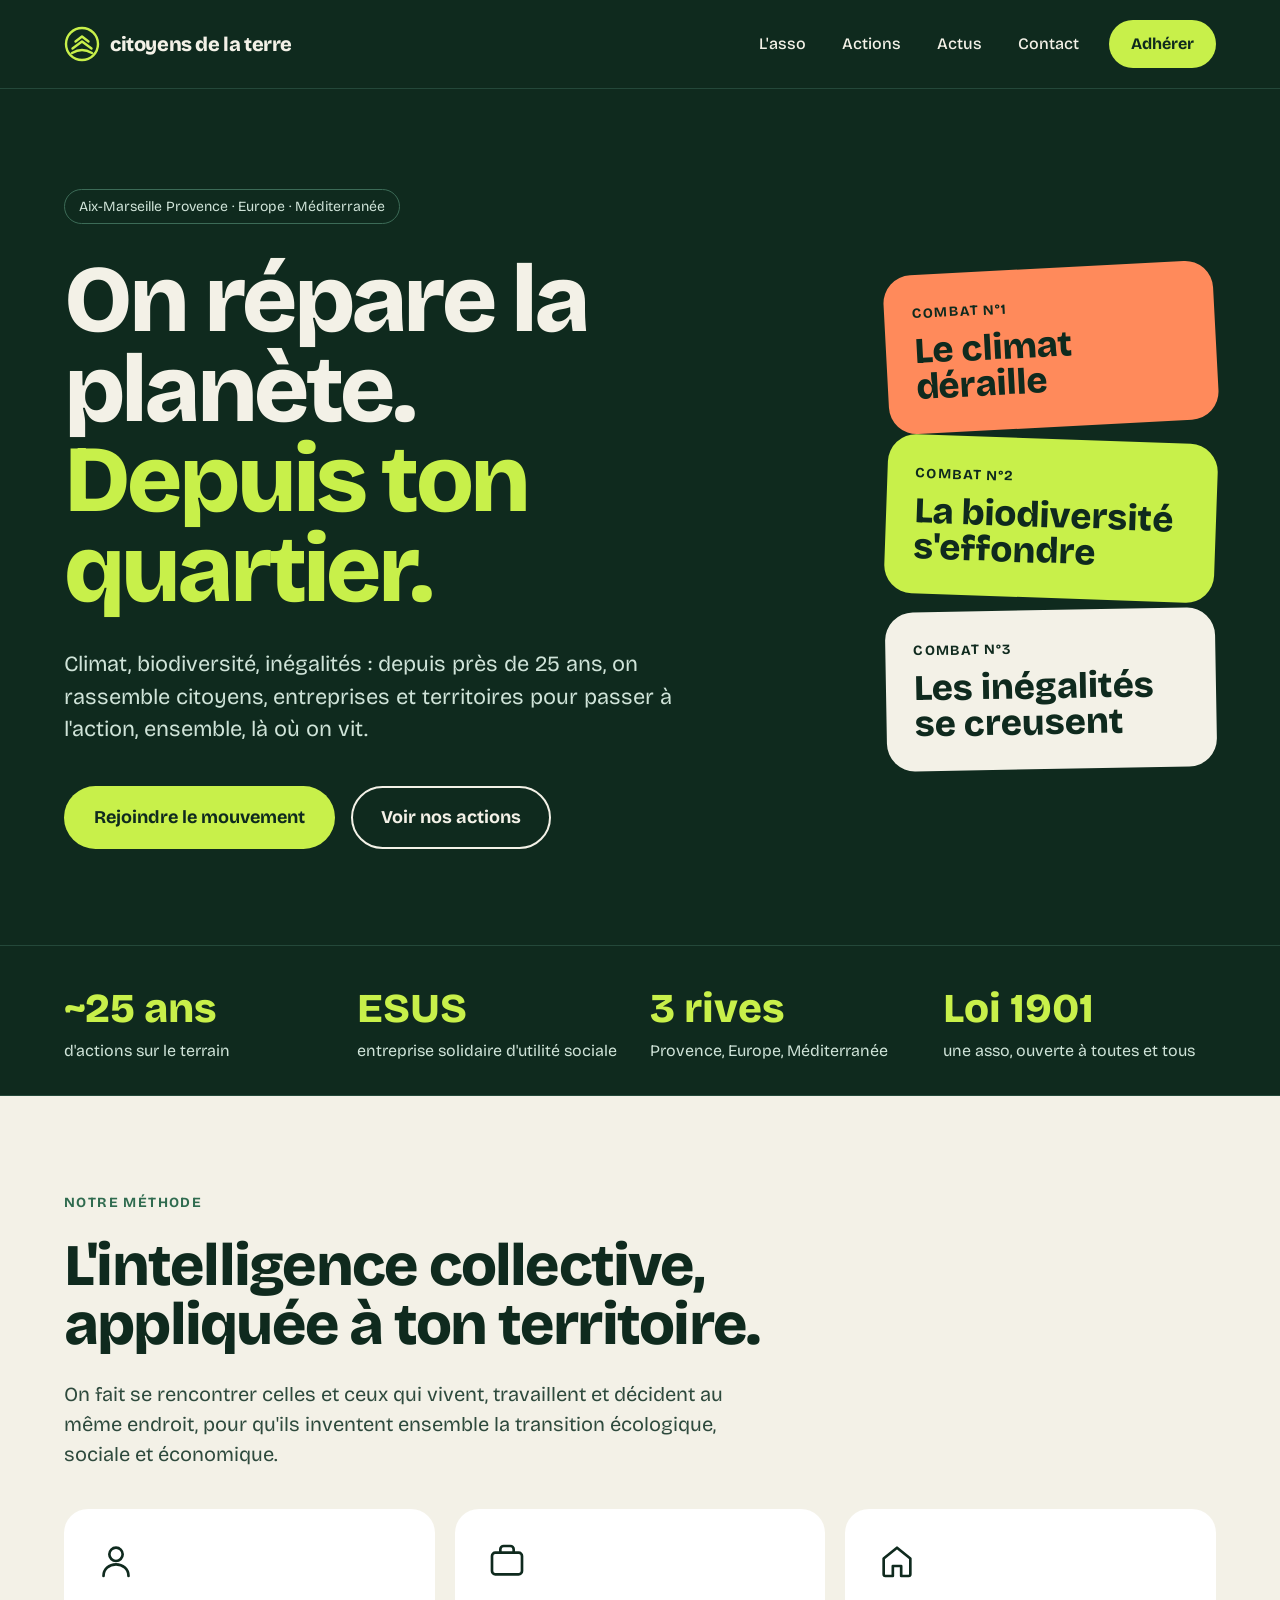
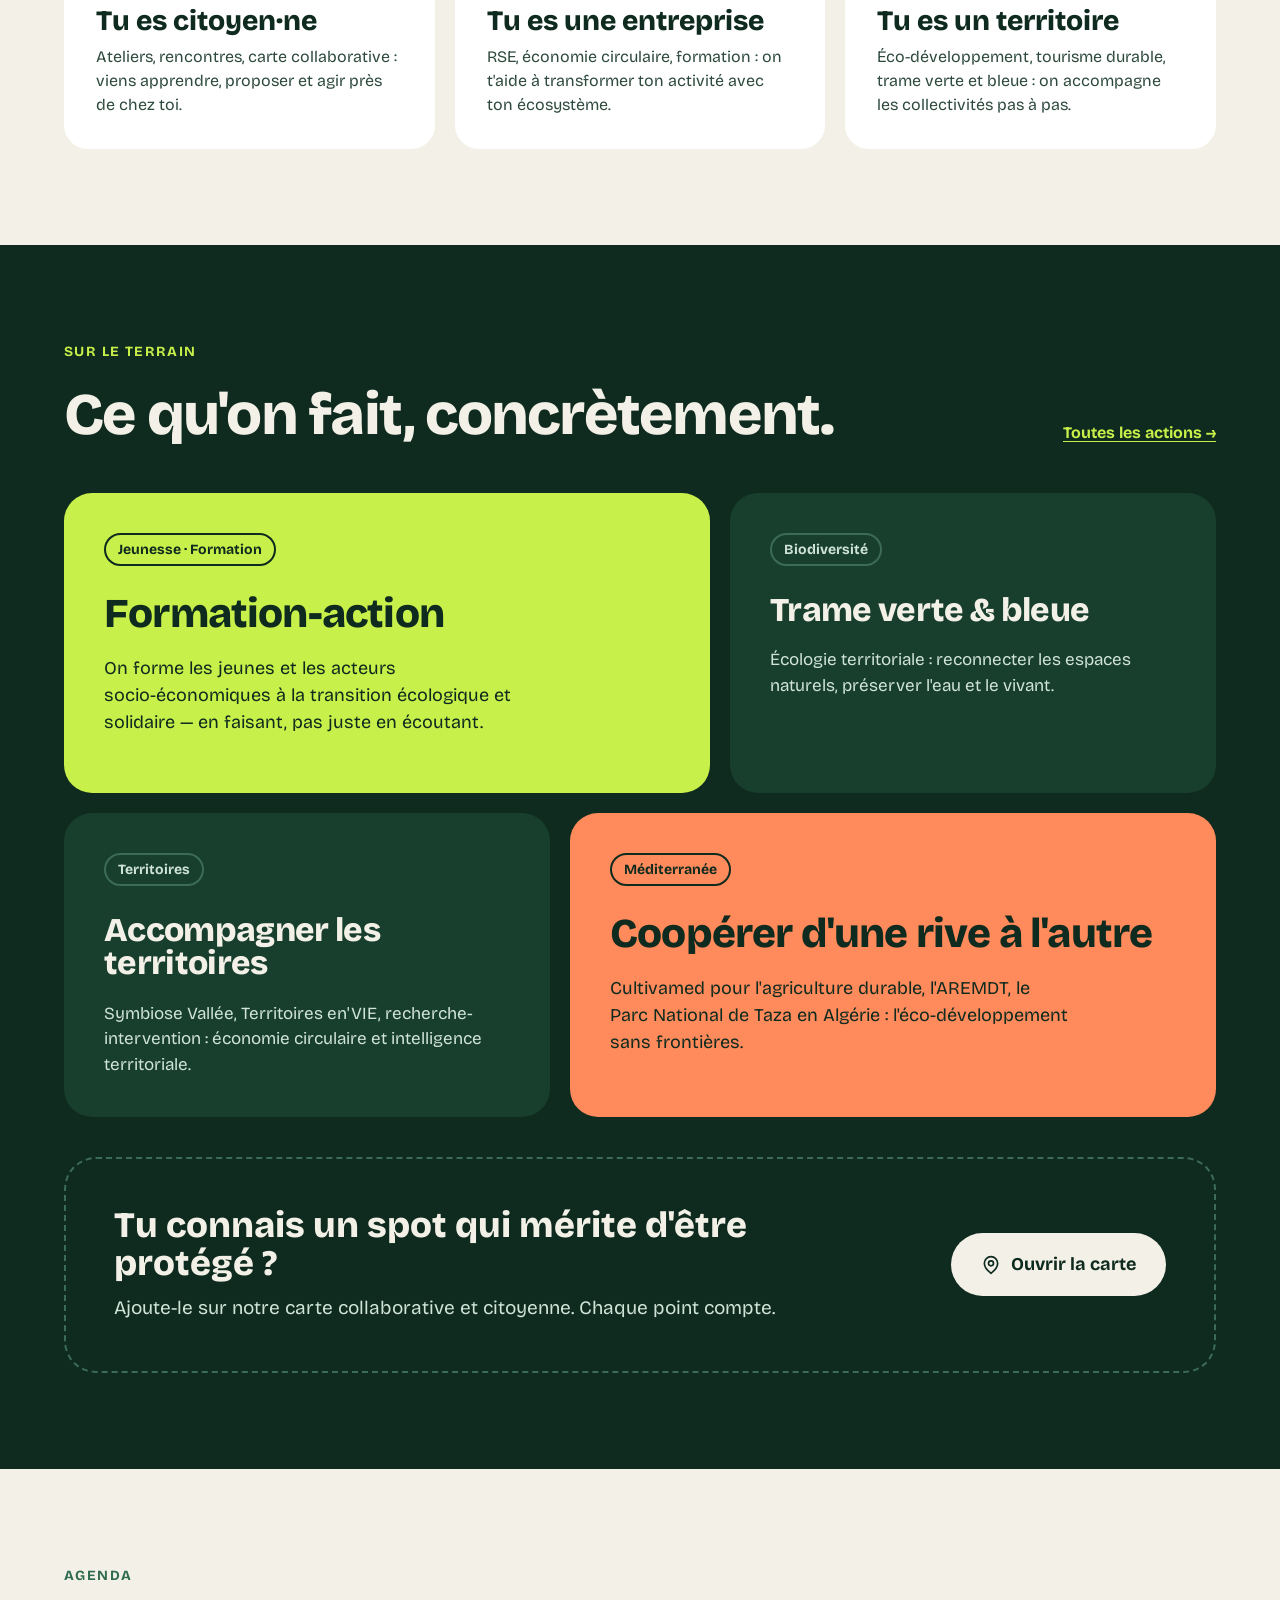
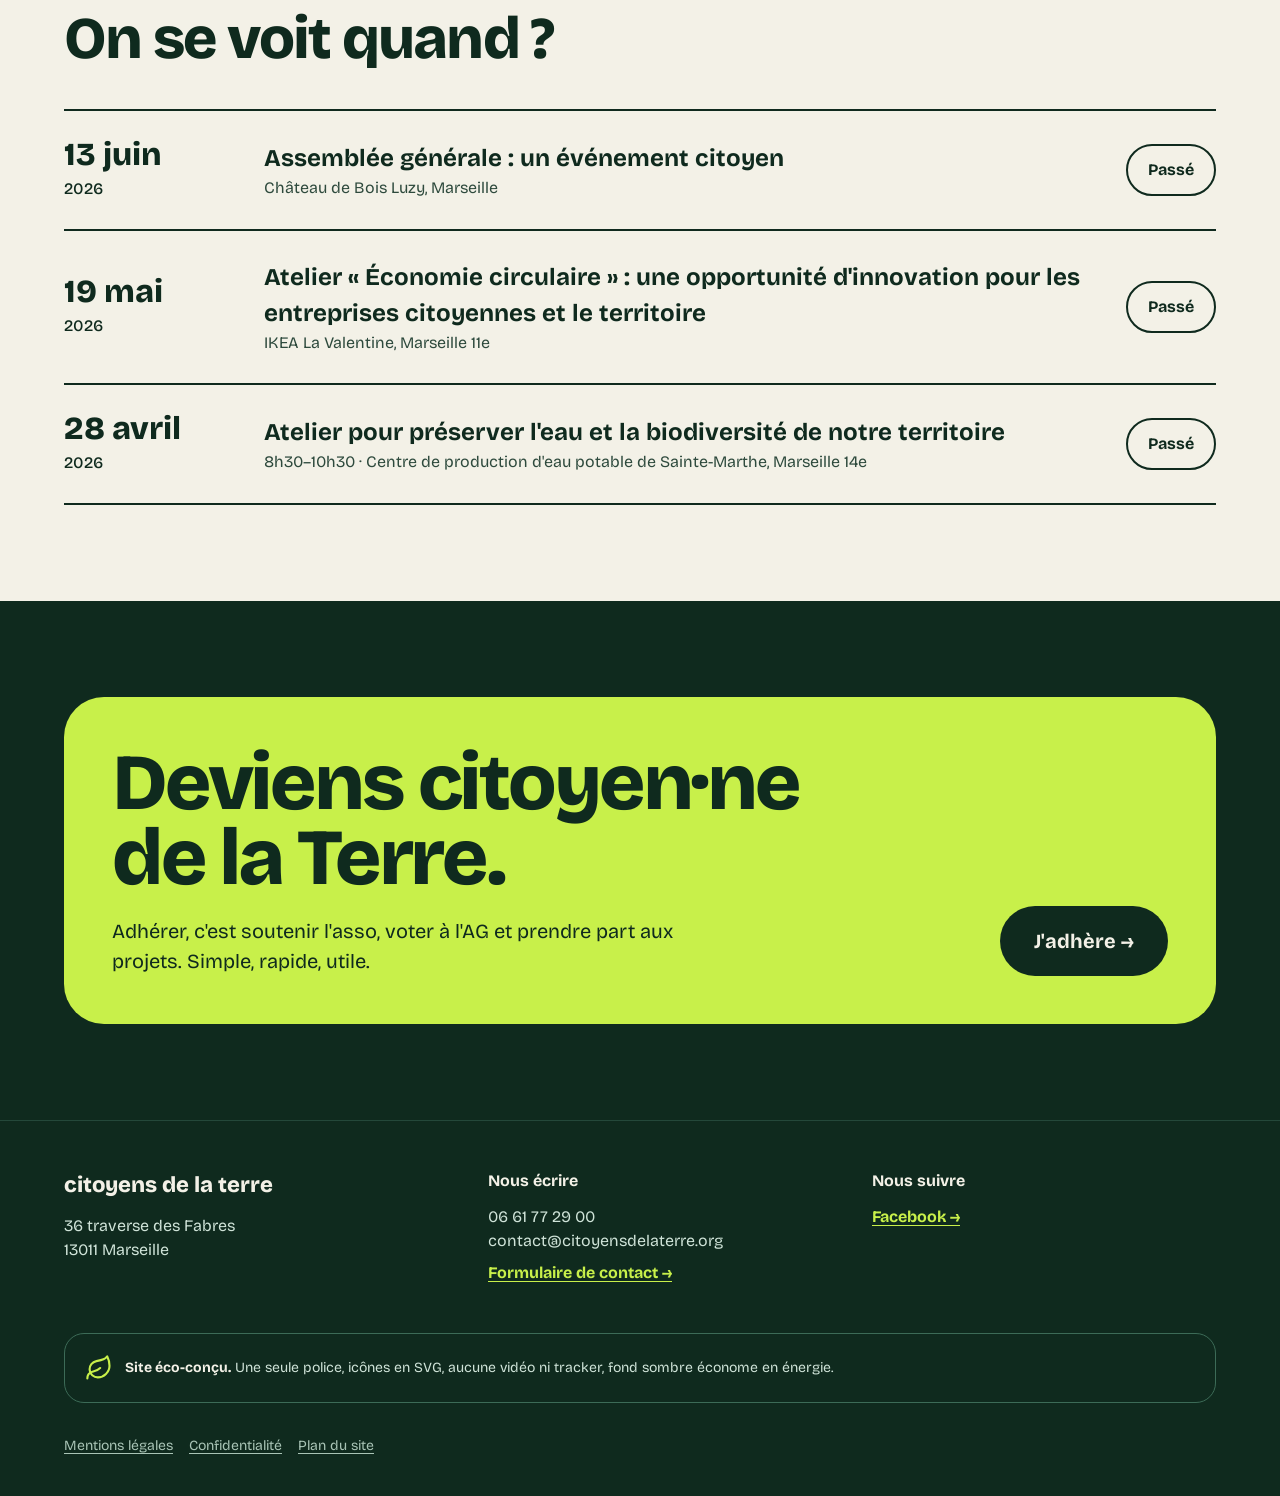
==== commit c7edf254: "CMS MVP : événements gérés depuis data/evenements.json et Pages CMS Co-Authored-By: Claude Opus 5.5 " ====
--- a/index.html
+++ b/index.html
@@ -191,7 +191,7 @@
         <div class="wrap">
           <div class="eyebrow">Agenda</div>
           <h2 class="h2 mt24">On se voit quand ?</h2>
-          <div class="mt40">
+          <div class="mt40" id="agenda">
             <div class="agenda-row">
               <div><div class="d">[Date]</div></div>
               <div>
@@ -295,5 +295,6 @@
 
     <div class="toast" id="toast" role="status" aria-live="polite"></div>
     <script src="assets/js/main.js" defer></script>
+    <script src="assets/js/evenements.js" defer></script>
   </body>
 </html>
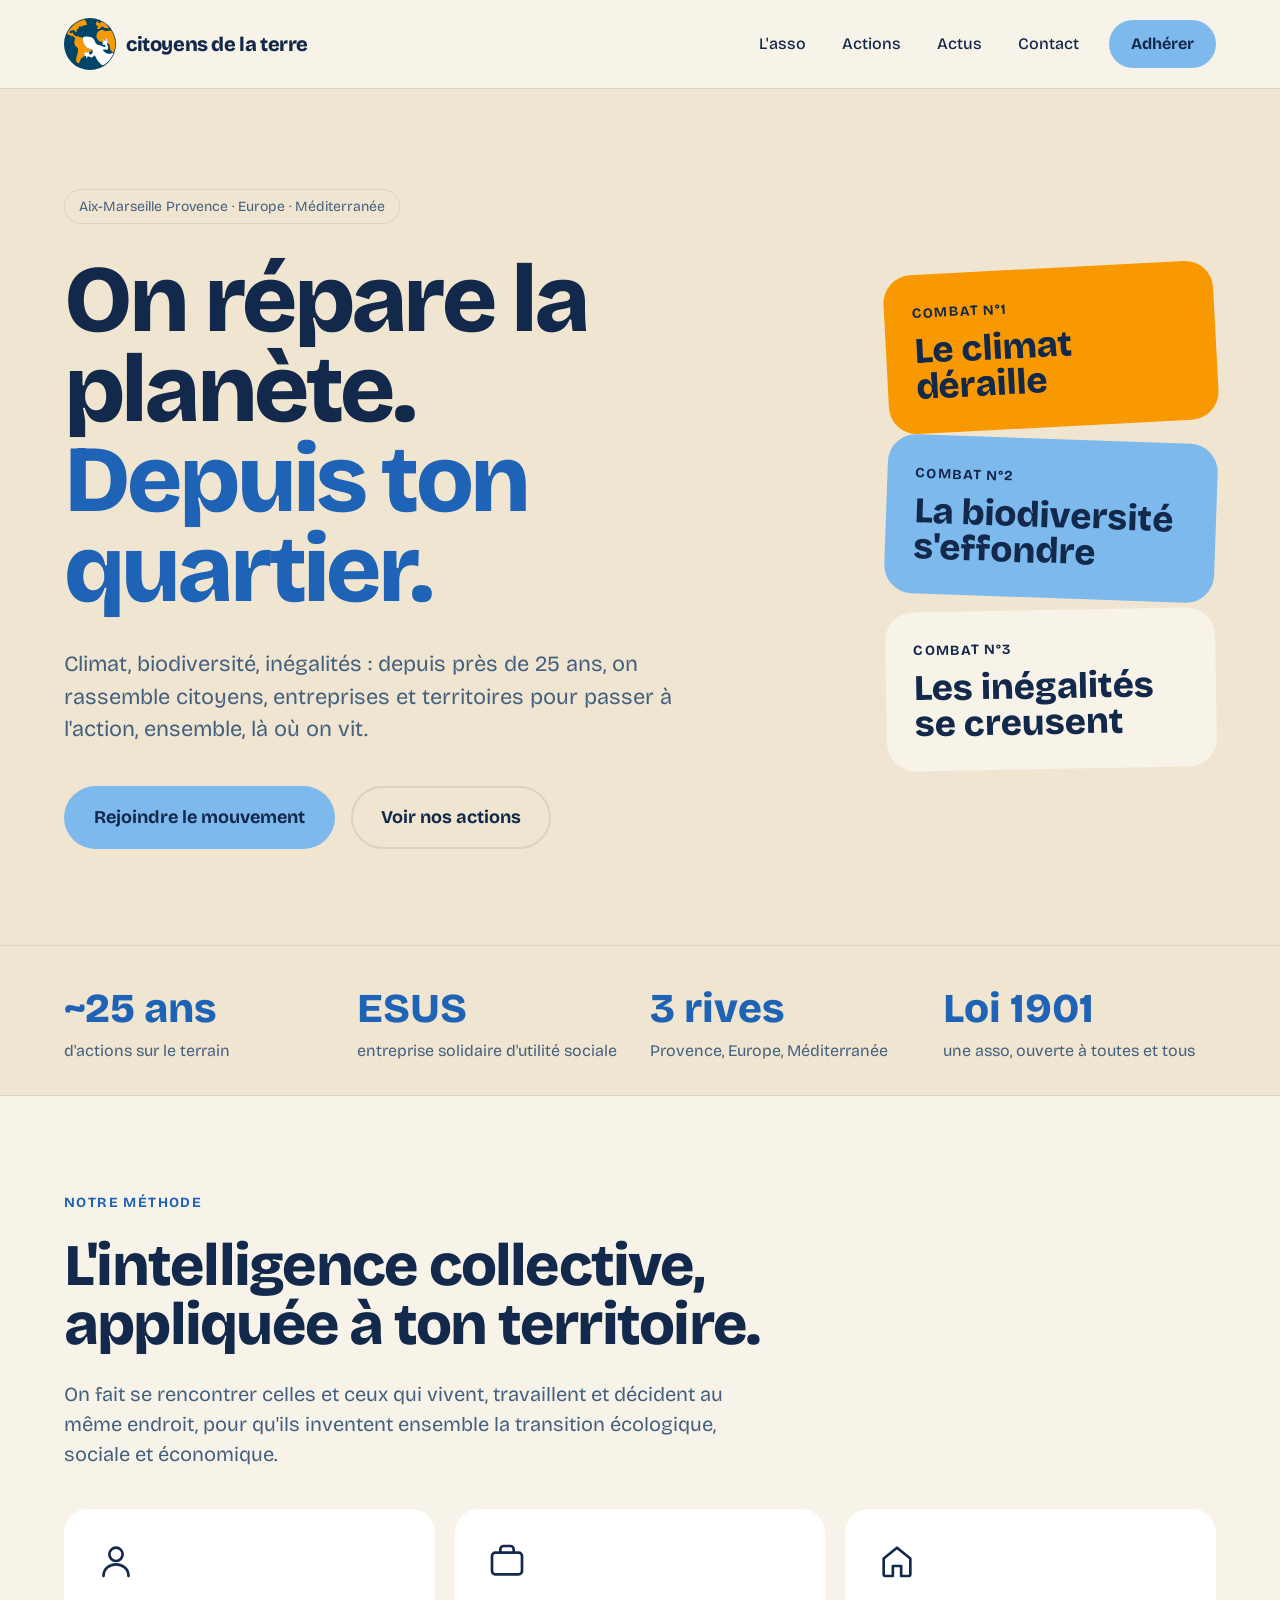
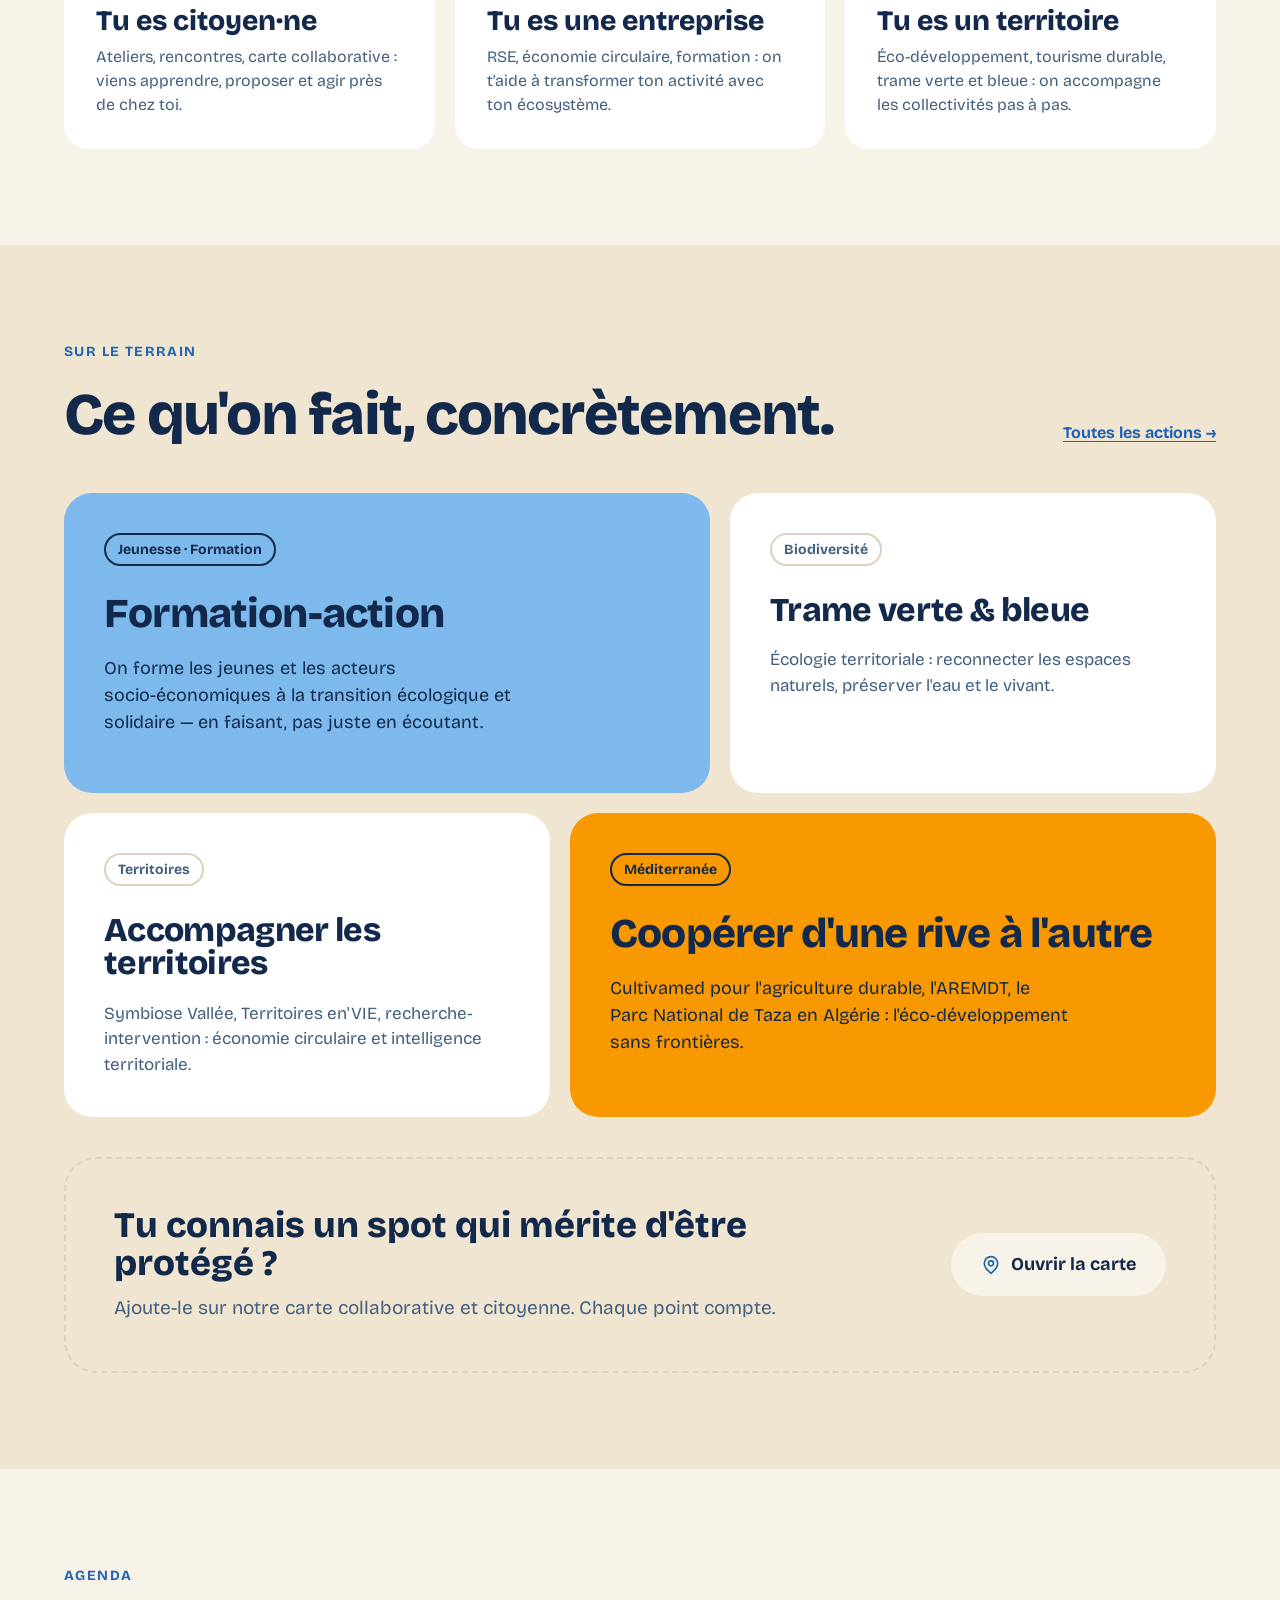
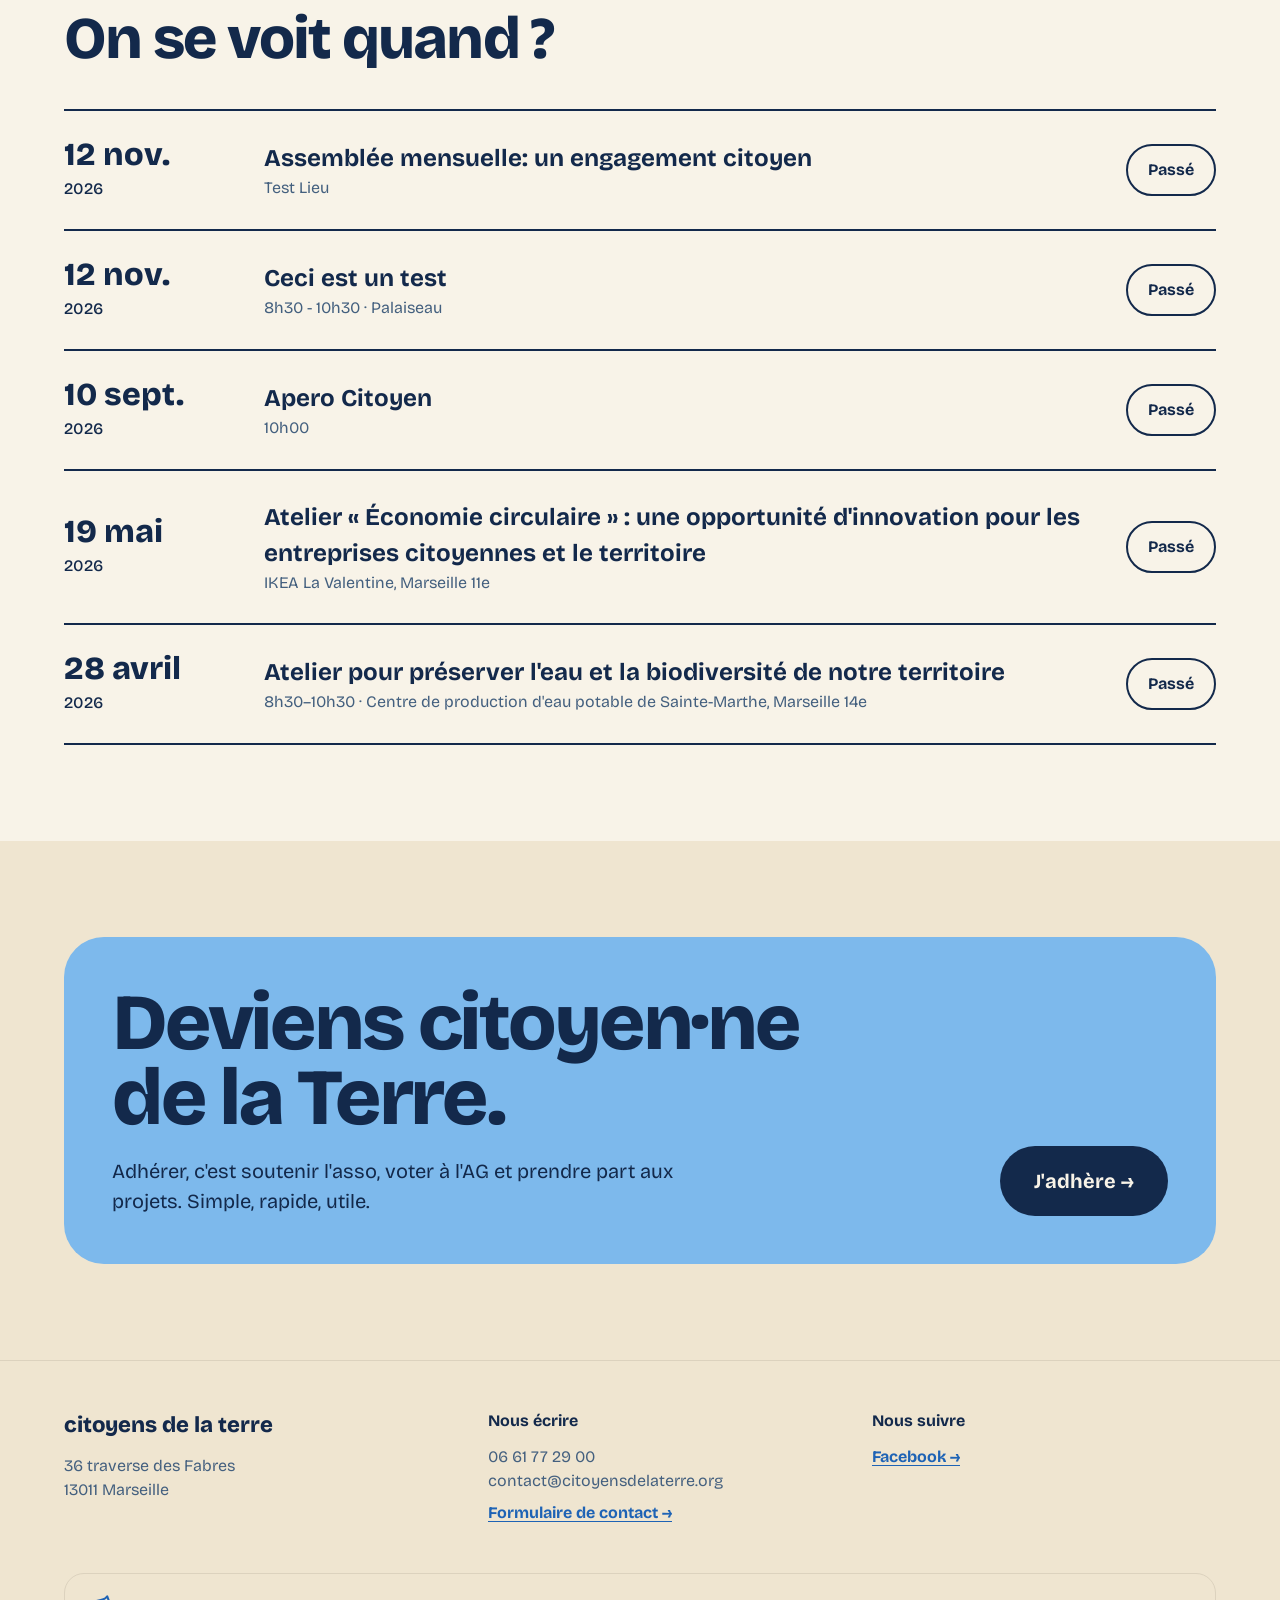
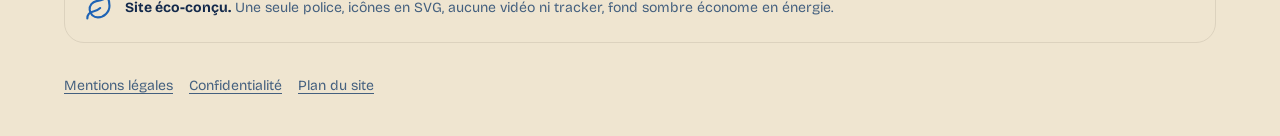
==== commit 7c72d322: "Nouvelle palette (sable, crème, bleus) et vrai logo de l'association - Palette de la zone « Style » " ====
--- a/index.html
+++ b/index.html
@@ -21,7 +21,7 @@
     <header class="hdr">
       <div class="wrap">
         <a aria-label="Accueil" class="brand" href="index.html">
-          <img alt="" height="36" src="assets/img/logo.svg" width="36" />
+          <img alt="" height="52" src="assets/img/logo.svg" width="52" />
           citoyens de la terre
         </a>
         <button
@@ -39,7 +39,7 @@
           <a class="lnk" href="actions.html">Actions</a>
           <a class="lnk" href="actus.html">Actus</a>
           <a class="lnk" href="contact.html">Contact</a>
-          <a class="btn btn-lime" href="adherer.html">Adhérer</a>
+          <a class="btn btn-accent" href="adherer.html">Adhérer</a>
         </nav>
       </div>
     </header>
@@ -49,27 +49,27 @@
         <div>
           <span class="hero-pill">Aix-Marseille Provence · Europe · Méditerranée</span>
           <h1 class="h-hero mt32">
-            On répare la planète.<br /><span class="lime">Depuis ton quartier.</span>
+            On répare la planète.<br /><span class="accent">Depuis ton quartier.</span>
           </h1>
           <p class="lead mt32 fs-18-22 mw-620">
             Climat, biodiversité, inégalités : depuis près de 25 ans, on rassemble citoyens, entreprises et
             territoires pour passer à l'action, ensemble, là où on vit.
           </p>
           <div class="row mt40">
-            <a class="btn btn-lg btn-lime" href="adherer.html">Rejoindre le mouvement</a>
-            <a class="btn btn-lg btn-ol-light" href="actions.html">Voir nos actions</a>
+            <a class="btn btn-lg btn-accent" href="adherer.html">Rejoindre le mouvement</a>
+            <a class="btn btn-lg btn-ghost" href="actions.html">Voir nos actions</a>
           </div>
         </div>
         <div class="combats">
-          <div class="combat c-orange rot-n3">
+          <div class="combat c-accent2 rot-n3">
             <div class="k">Combat n°1</div>
             <div class="v">Le climat<br />déraille</div>
           </div>
-          <div class="combat c-lime rot-2">
+          <div class="combat c-accent rot-2">
             <div class="k">Combat n°2</div>
             <div class="v">La biodiversité<br />s'effondre</div>
           </div>
-          <div class="combat c-cream rot-n1">
+          <div class="combat c-soft rot-n1">
             <div class="k">Combat n°3</div>
             <div class="v">Les inégalités<br />se creusent</div>
           </div>
@@ -95,7 +95,7 @@
           </div>
         </div>
       </div>
-      <div class="on-cream sec">
+      <div class="on-soft sec">
         <div class="wrap">
           <div class="eyebrow">Notre méthode</div>
           <h2 class="h2 mt24 mw-720">L'intelligence collective, appliquée à ton territoire.</h2>
@@ -136,18 +136,18 @@
           <div class="eyebrow">Sur le terrain</div>
           <div class="between mt24">
             <h2 class="h2">Ce qu'on fait, concrètement.</h2>
-            <a class="u lime fw-700" href="actions.html">Toutes les actions →</a>
+            <a class="u accent fw-700" href="actions.html">Toutes les actions →</a>
           </div>
           <div class="bento mt48">
-            <a class="bcard c-lime" href="actions.html#formation">
-              <span class="tag dark">Jeunesse · Formation</span>
+            <a class="bcard c-accent" href="actions.html#formation">
+              <span class="tag strong">Jeunesse · Formation</span>
               <h3 class="big">Formation-action</h3>
               <p>
                 On forme les jeunes et les acteurs socio-économiques à la transition écologique et solidaire —
                 en faisant, pas juste en écoutant.
               </p>
             </a>
-            <a class="bcard c-dark" href="actions.html#trame">
+            <a class="bcard c-white" href="actions.html#trame">
               <span class="tag">Biodiversité</span>
               <h3 class="mid">Trame verte &amp; bleue</h3>
               <p class="txt fs-17">
@@ -156,7 +156,7 @@
             </a>
           </div>
           <div class="bento rev mt20">
-            <a class="bcard c-dark" href="actions.html#accompagnement">
+            <a class="bcard c-white" href="actions.html#accompagnement">
               <span class="tag">Territoires</span>
               <h3 class="mid">Accompagner les territoires</h3>
               <p class="txt fs-17">
@@ -164,8 +164,8 @@
                 intelligence territoriale.
               </p>
             </a>
-            <a class="bcard c-orange" href="actions.html#mediterranee">
-              <span class="tag dark">Méditerranée</span>
+            <a class="bcard c-accent2" href="actions.html#mediterranee">
+              <span class="tag strong">Méditerranée</span>
               <h3 class="big">Coopérer d'une rive à l'autre</h3>
               <p>
                 Cultivamed pour l'agriculture durable, l'AREMDT, le Parc National de Taza en Algérie :
@@ -180,14 +180,14 @@
                 Ajoute-le sur notre carte collaborative et citoyenne. Chaque point compte.
               </p>
             </div>
-            <a class="btn btn-lg btn-cream" href="actus.html#carte">
+            <a class="btn btn-lg btn-soft" href="actus.html#carte">
               <img alt="" height="20" src="assets/icons/pin-sombre.svg" width="20" />
               Ouvrir la carte
             </a>
           </div>
         </div>
       </div>
-      <div class="on-cream sec">
+      <div class="on-soft sec">
         <div class="wrap">
           <div class="eyebrow">Agenda</div>
           <h2 class="h2 mt24">On se voit quand ?</h2>
@@ -199,7 +199,7 @@
                 <div class="m">[Lieu · infos pratiques]</div>
               </div>
               <a
-                class="btn btn-md btn-dark h-52"
+                class="btn btn-md btn-strong h-52"
                 data-toast="Inscription : à brancher sur HelloAsso ou un formulaire."
                 href="#"
                 >Je m'inscris</a
@@ -214,7 +214,7 @@
                 <div class="t">Assemblée générale citoyenne</div>
                 <div class="m">Château de Bois Luzy, au milieu d'un parc boisé · Marseille</div>
               </div>
-              <span class="btn btn-ol-dark h-52 cursor-default">Passé</span>
+              <span class="btn btn-outline h-52 cursor-default">Passé</span>
             </div>
             <div class="agenda-row">
               <div>
@@ -227,7 +227,7 @@
                   Avec Symbiose Vallée, LEHV, PICTO, Amerma · IKEA La Valentine, Marseille 11e
                 </div>
               </div>
-              <span class="btn btn-ol-dark h-52 cursor-default">Passé</span>
+              <span class="btn btn-outline h-52 cursor-default">Passé</span>
             </div>
             <div class="agenda-row">
               <div>
@@ -241,7 +241,7 @@
                   potable de Sainte-Marthe, Marseille 14e
                 </div>
               </div>
-              <span class="btn btn-ol-dark h-52 cursor-default">Passé</span>
+              <span class="btn btn-outline h-52 cursor-default">Passé</span>
             </div>
           </div>
         </div>
@@ -254,7 +254,7 @@
               Adhérer, c'est soutenir l'asso, voter à l'AG et prendre part aux projets. Simple, rapide, utile.
             </p>
           </div>
-          <a class="btn btn-xl btn-dark" href="adherer.html">J'adhère →</a>
+          <a class="btn btn-xl btn-strong" href="adherer.html">J'adhère →</a>
         </div>
       </div>
     </main>
@@ -269,11 +269,11 @@
           <div>
             <h4>Nous écrire</h4>
             <p class="txt mt12">06 61 77 29 00<br />contact@citoyensdelaterre.org</p>
-            <a class="u lime mt8 ib fw-700" href="contact.html">Formulaire de contact →</a>
+            <a class="u accent mt8 ib fw-700" href="contact.html">Formulaire de contact →</a>
           </div>
           <div>
             <h4>Nous suivre</h4>
-            <a class="u lime mt12 ib fw-700" data-toast="Lien Facebook à ajouter." href="#">Facebook →</a>
+            <a class="u accent mt12 ib fw-700" data-toast="Lien Facebook à ajouter." href="#">Facebook →</a>
           </div>
         </div>
         <div class="eco">
--- a/assets/css/style.css
+++ b/assets/css/style.css
@@ -3,19 +3,33 @@
    Couleurs et typo issues de la maquette Figma « RSE »
    ========================================================= */
 :root {
-  --bg: #0f2a1e;
-  --line: #24483a;
-  --border: #3c6b57;
-  --card: #183e2e;
-  --cream: #f3f1e7;
-  --mint: #cfe3d8;
-  --lime: #c8f04a;
-  --orange: #ff8a5b;
-  --green: #2f6b4f;
-  --body: #2e4a3d;
-  --muted: #a9c4b6;
-  --photo: #dce8df;
-  --white: #fff;
+  /* Palette — zone « Style » de la maquette Figma */
+  --encre: #13294b;
+  --ardoise: #44607f;
+  --ocean: #1e63b5;
+  --azur: #7db9ec;
+  --glacier: #d6e7f7;
+  --corail: #f89901;
+  --creme: #f8f3e8;
+  --sable: #efe5d0;
+  --trait: #dcd2be;
+  --blanc: #ffffff;
+
+  /* Rôles — le reste de la feuille n'utilise que ceux-ci.
+     Pour changer l'ambiance du site, il suffit de modifier la palette ou ces lignes. */
+  --bg: var(--sable); /* fond de page */
+  --bg-soft: var(--creme); /* en-tête, sections et cartes claires */
+  --surface: var(--blanc); /* cartes blanches, champs de formulaire */
+  --text: var(--encre); /* titres et texte principal */
+  --text-soft: var(--ardoise); /* texte secondaire */
+  --accent: var(--azur); /* boutons et cartes mis en avant */
+  --accent-strong: var(--ocean); /* petits titres, chiffres clés, liens, icônes */
+  --accent-2: var(--corail); /* second accent */
+  --border: var(--trait); /* bordures et séparateurs */
+  --strong: var(--encre); /* boutons et cartes foncés */
+  --on-strong: var(--creme); /* texte sur fond foncé */
+  --on-strong-soft: var(--glacier); /* texte secondaire sur fond foncé */
+  --error: #b3261e;
 }
 * {
   box-sizing: border-box;
@@ -27,7 +41,7 @@
 body {
   margin: 0;
   background: var(--bg);
-  color: var(--cream);
+  color: var(--text);
   font-family: "Bricolage Grotesque", system-ui, sans-serif;
   font-variation-settings: "opsz" 14;
   font-optical-sizing: none;
@@ -67,15 +81,15 @@
   padding: 0 24px;
 }
 .ink {
-  color: var(--bg);
+  color: var(--text);
 }
 .u {
   text-decoration: underline;
   text-underline-offset: 3px;
   text-decoration-thickness: 1px;
 }
-.lime {
-  color: var(--lime);
+.accent {
+  color: var(--accent-strong);
 }
 .hidden {
   display: none !important;
@@ -90,8 +104,8 @@
   position: sticky;
   top: 0;
   z-index: 50;
-  background: var(--bg);
-  border-bottom: 1px solid var(--line);
+  background: var(--bg-soft);
+  border-bottom: 1px solid var(--border);
 }
 .hdr .wrap {
   display: flex;
@@ -120,10 +134,10 @@
   transition: color 0.15s;
 }
 .nav a.lnk:hover {
-  color: var(--lime);
+  color: var(--accent-strong);
 }
 .nav a.lnk.active {
-  color: var(--lime);
+  color: var(--accent-strong);
   font-weight: 700;
 }
 .nav .btn {
@@ -133,7 +147,7 @@
   display: none;
   background: none;
   border: 1px solid var(--border);
-  color: var(--cream);
+  color: var(--text);
   border-radius: 999px;
   width: 48px;
   height: 48px;
@@ -178,30 +192,30 @@
   padding: 0 32px;
   font-size: 20px;
 }
-.btn-lime {
-  background: var(--lime);
-  color: var(--bg);
-}
-.btn-cream {
-  background: var(--cream);
-  color: var(--bg);
-}
-.btn-dark {
-  background: var(--bg);
-  color: var(--cream);
-}
-.btn-ol-light {
-  border-color: var(--cream);
-  color: var(--cream);
-}
-.btn-ol-dark {
-  border-color: var(--bg);
-  color: var(--bg);
+.btn-accent {
+  background: var(--accent);
+  color: var(--text);
+}
+.btn-soft {
+  background: var(--bg-soft);
+  color: var(--text);
+}
+.btn-strong {
+  background: var(--strong);
+  color: var(--on-strong);
+}
+.btn-ghost {
+  border-color: var(--border);
+  color: var(--text);
+}
+.btn-outline {
+  border-color: var(--strong);
+  color: var(--text);
   background: transparent;
 }
 .btn-dash {
-  border: 2px dashed var(--green);
-  color: var(--body);
+  border: 2px dashed var(--accent-strong);
+  color: var(--text-soft);
   font-weight: 400;
   background: transparent;
 }
@@ -217,7 +231,7 @@
   padding: 0 16px;
   border-radius: 999px;
   border: 1px solid var(--border);
-  color: var(--mint);
+  color: var(--text-soft);
   font-size: 16px;
   cursor: pointer;
   transition:
@@ -226,20 +240,20 @@
   background: transparent;
 }
 .chip:hover {
-  border-color: var(--lime);
-  color: var(--cream);
+  border-color: var(--accent-strong);
+  color: var(--text);
 }
 .chip.solid {
   border: none;
   font-weight: 700;
-  color: var(--bg);
+  color: var(--text);
   height: 48px;
   padding: 0 18px;
 }
 .chip.on {
-  background: var(--lime);
-  color: var(--bg);
-  border-color: var(--lime);
+  background: var(--accent);
+  color: var(--text);
+  border-color: var(--accent);
   font-weight: 700;
 }
 .tag {
@@ -249,13 +263,13 @@
   padding: 0 12px;
   border-radius: 999px;
   border: 2px solid var(--border);
-  color: var(--mint);
+  color: var(--text-soft);
   font-weight: 700;
   font-size: 14px;
 }
-.tag.dark {
-  border-color: var(--bg);
-  color: var(--bg);
+.tag.strong {
+  border-color: var(--strong);
+  color: var(--text);
 }
 .pill {
   display: inline-flex;
@@ -263,9 +277,22 @@
   height: 44px;
   padding: 0 18px;
   border-radius: 999px;
-  background: var(--card);
+  background: var(--surface);
   font-weight: 600;
   font-size: 16px;
+}
+
+/* Cartes foncées (bleu encre) */
+.c-strong .txt {
+  color: var(--on-strong-soft);
+}
+.c-strong .date {
+  color: var(--accent);
+}
+/* Bouton « Adhérer » de l'en-tête quand on est sur la page Adhérer */
+.btn-current {
+  background: var(--bg);
+  color: var(--text);
 }
 
 /* ---------- Type ---------- */
@@ -274,13 +301,13 @@
   font-size: 14px;
   letter-spacing: 0.1em;
   text-transform: uppercase;
-  color: var(--lime);
-}
-.on-cream .eyebrow {
-  color: var(--green);
+  color: var(--accent-strong);
+}
+.on-soft .eyebrow {
+  color: var(--accent-strong);
 }
 .on-color .eyebrow {
-  color: var(--bg);
+  color: var(--text);
 }
 .h-hero {
   font-size: clamp(52px, 7.4vw, 104px);
@@ -305,17 +332,17 @@
 .lead {
   font-size: clamp(18px, 1.6vw, 21px);
   line-height: 1.5;
-  color: var(--mint);
-}
-.on-cream {
-  background: var(--cream);
-  color: var(--bg);
-}
-.on-cream .txt {
-  color: var(--body);
+  color: var(--text-soft);
+}
+.on-soft {
+  background: var(--bg-soft);
+  color: var(--text);
+}
+.on-soft .txt {
+  color: var(--text-soft);
 }
 .txt {
-  color: var(--mint);
+  color: var(--text-soft);
 }
 .sec {
   padding-top: 96px;
@@ -387,36 +414,36 @@
   padding: 28px;
 }
 .c-white {
-  background: var(--white);
-  color: var(--bg);
+  background: var(--surface);
+  color: var(--text);
 }
 .c-white .txt,
-.c-cream .txt {
-  color: var(--body);
-}
-.c-cream {
-  background: var(--cream);
-  color: var(--bg);
-}
-.c-dark {
-  background: var(--card);
-  color: var(--cream);
-}
-.c-ink {
-  background: var(--bg);
-  color: var(--cream);
-}
-.c-lime {
-  background: var(--lime);
-  color: var(--bg);
-}
-.c-orange {
-  background: var(--orange);
-  color: var(--bg);
-}
-.c-lime .txt,
-.c-orange .txt {
-  color: var(--bg);
+.c-soft .txt {
+  color: var(--text-soft);
+}
+.c-soft {
+  background: var(--bg-soft);
+  color: var(--text);
+}
+.c-white {
+  background: var(--surface);
+  color: var(--text);
+}
+.c-strong {
+  background: var(--strong);
+  color: var(--on-strong);
+}
+.c-accent {
+  background: var(--accent);
+  color: var(--text);
+}
+.c-accent2 {
+  background: var(--accent-2);
+  color: var(--text);
+}
+.c-accent .txt,
+.c-accent2 .txt {
+  color: var(--text);
 }
 .card h3 {
   font-size: 22px;
@@ -425,11 +452,11 @@
 .card .date {
   font-weight: 700;
   font-size: 14px;
-  color: var(--lime);
-}
-.c-cream .date,
+  color: var(--accent-strong);
+}
+.c-soft .date,
 .c-white .date {
-  color: var(--green);
+  color: var(--accent-strong);
 }
 .clickable {
   cursor: pointer;
@@ -455,13 +482,13 @@
   padding: 0 14px;
   border: 1px solid var(--border);
   border-radius: 999px;
-  color: var(--mint);
+  color: var(--text-soft);
   font-size: 14px;
 }
 .combat {
   border-radius: 28px;
   padding: 28px;
-  color: var(--bg);
+  color: var(--text);
 }
 .combat .k {
   font-weight: 700;
@@ -481,23 +508,23 @@
   gap: 12px;
 }
 .stats {
-  border-top: 1px solid var(--line);
-  border-bottom: 1px solid var(--line);
+  border-top: 1px solid var(--border);
+  border-bottom: 1px solid var(--border);
   padding: 32px 0;
 }
 .stats .g4 .v {
   font-weight: 800;
   font-size: clamp(30px, 3.2vw, 44px);
   line-height: 1.5;
-  color: var(--lime);
+  color: var(--accent-strong);
 }
 .stats .g4 .l {
-  color: var(--mint);
+  color: var(--text-soft);
 }
 .ic {
   width: 40px;
   height: 40px;
-  stroke: var(--bg);
+  stroke: var(--text);
   fill: none;
   stroke-width: 1.6;
   stroke-linecap: round;
@@ -559,11 +586,11 @@
   grid-template-columns: 184px 1fr auto;
   align-items: center;
   gap: 16px;
-  border-top: 2px solid var(--bg);
+  border-top: 2px solid var(--strong);
   padding: 28px 0;
 }
 .agenda-row:last-child {
-  border-bottom: 2px solid var(--bg);
+  border-bottom: 2px solid var(--strong);
 }
 .agenda-row .d {
   font-weight: 800;
@@ -581,11 +608,11 @@
   line-height: 1.5;
 }
 .agenda-row .m {
-  color: var(--body);
+  color: var(--text-soft);
 }
 .join {
-  background: var(--lime);
-  color: var(--bg);
+  background: var(--accent);
+  color: var(--text);
   border-radius: 40px;
   padding: 48px;
   display: flex;
@@ -605,7 +632,7 @@
   max-width: 620px;
 }
 .ftr {
-  border-top: 1px solid var(--line);
+  border-top: 1px solid var(--border);
   padding: 48px 0 40px;
 }
 .ftr-grid {
@@ -631,7 +658,7 @@
   display: flex;
   gap: 16px;
   flex-wrap: wrap;
-  color: var(--muted);
+  color: var(--text-soft);
   font-size: 14px;
 }
 .legal a {
@@ -639,7 +666,7 @@
   text-underline-offset: 3px;
 }
 .ftr-s {
-  border-top: 1px solid var(--line);
+  border-top: 1px solid var(--border);
   padding: 40px 0;
 }
 .ftr-s .wrap {
@@ -666,17 +693,17 @@
   font-weight: 800;
   font-size: 32px;
   line-height: 1.5;
-  color: var(--lime);
+  color: var(--accent-strong);
 }
 .timeline-row p {
   font-size: 19px;
-  color: var(--mint);
+  color: var(--text-soft);
 }
 .video {
   display: flex;
   align-items: center;
   gap: 20px;
-  background: var(--card);
+  background: var(--surface);
   border-radius: 24px;
   padding: 24px;
   cursor: pointer;
@@ -689,26 +716,26 @@
   width: 64px;
   height: 64px;
   border-radius: 999px;
-  background: var(--lime);
+  background: var(--accent);
   display: grid;
   place-items: center;
   flex: none;
 }
 .person {
-  background: var(--white);
+  background: var(--surface);
   border-radius: 24px;
   padding: 24px;
-  color: var(--bg);
+  color: var(--text);
 }
 .ph {
   aspect-ratio: 1;
-  background: var(--photo);
+  background: var(--bg-soft);
   border-radius: 18px;
   display: flex;
   flex-direction: column;
   align-items: center;
   justify-content: center;
-  color: var(--green);
+  color: var(--accent-strong);
 }
 .ph b {
   font-weight: 800;
@@ -717,7 +744,7 @@
 }
 .ph small {
   font-size: 12px;
-  color: var(--body);
+  color: var(--text-soft);
 }
 .person h3 {
   font-size: 22px;
@@ -726,12 +753,12 @@
 }
 .person .role {
   font-weight: 700;
-  color: var(--green);
+  color: var(--accent-strong);
   margin-top: 4px;
 }
 .person .desc {
   font-size: 15px;
-  color: var(--body);
+  color: var(--text-soft);
   margin-top: 8px;
 }
 .logos {
@@ -746,7 +773,7 @@
   border-radius: 16px;
   display: grid;
   place-items: center;
-  color: var(--muted);
+  color: var(--text-soft);
   font-size: 13px;
 }
 .pgroup {
@@ -755,14 +782,14 @@
 }
 .pgroup span {
   font-weight: 500;
-  color: var(--muted);
+  color: var(--text-soft);
 }
 
 /* ---------- Forms ---------- */
 .form {
   border-radius: 28px;
   padding: 32px;
-  color: var(--bg);
+  color: var(--text);
 }
 .fgrid {
   display: grid;
@@ -787,12 +814,12 @@
   width: 100%;
   min-width: 0;
   height: 56px;
-  border: 2px solid var(--bg);
+  border: 2px solid var(--strong);
   border-radius: 12px;
-  background: #fff;
+  background: var(--surface);
   padding: 0 16px;
   font-size: 16px;
-  color: var(--bg);
+  color: var(--text);
   outline: none;
   transition: box-shadow 0.15s;
 }
@@ -805,24 +832,24 @@
 .field input:focus,
 .field select:focus,
 .field textarea:focus {
-  box-shadow: 0 0 0 4px rgba(200, 240, 74, 0.55);
+  box-shadow: 0 0 0 4px rgba(125, 185, 236, 0.6);
 }
 .field .err {
   display: none;
-  color: #b3261e;
+  color: var(--error);
   font-size: 14px;
 }
 .field.invalid input,
 .field.invalid select,
 .field.invalid textarea {
-  border-color: #b3261e;
+  border-color: var(--error);
 }
 .field.invalid .err {
   display: block;
 }
 .note {
   font-size: 14px;
-  color: var(--body);
+  color: var(--text-soft);
   line-height: 1.5;
 }
 .success {
@@ -835,7 +862,7 @@
   width: 64px;
   height: 64px;
   border-radius: 999px;
-  background: var(--lime);
+  background: var(--accent);
   display: grid;
   place-items: center;
 }
@@ -853,7 +880,7 @@
   display: grid;
   grid-template-columns: 284px 1fr;
   gap: 24px;
-  background: var(--card);
+  background: var(--surface);
   border-radius: 28px;
   padding: 36px;
 }
@@ -864,7 +891,7 @@
 }
 .acc p {
   font-size: 18px;
-  color: var(--mint);
+  color: var(--text-soft);
 }
 .period {
   display: inline-flex;
@@ -874,10 +901,10 @@
   border: 1px solid var(--border);
   border-radius: 999px;
   font-size: 14px;
-  color: var(--mint);
+  color: var(--text-soft);
 }
 .sub-ol {
-  border: 2px solid var(--bg);
+  border: 2px solid var(--strong);
   border-radius: 18px;
   padding: 20px;
 }
@@ -886,14 +913,14 @@
 }
 .sub-ol p {
   font-size: 16px;
-  color: var(--body);
+  color: var(--text-soft);
   margin-top: 8px;
 }
 .big-ol {
-  border: 2px solid var(--bg);
+  border: 2px solid var(--strong);
   border-radius: 28px;
   padding: 32px;
-  color: var(--bg);
+  color: var(--text);
 }
 .big-ol h3 {
   font-size: 24px;
@@ -905,7 +932,7 @@
 .ev {
   border-radius: 28px;
   padding: 32px;
-  color: var(--bg);
+  color: var(--text);
 }
 .ev .d {
   font-weight: 800;
@@ -928,11 +955,11 @@
   display: grid;
   grid-template-columns: 200px 1fr;
   gap: 16px;
-  border-top: 2px solid var(--bg);
+  border-top: 2px solid var(--strong);
   padding: 22px 0;
 }
 .news-row:last-child {
-  border-bottom: 2px solid var(--bg);
+  border-bottom: 2px solid var(--strong);
 }
 .news-row .d {
   font-weight: 800;
@@ -944,7 +971,7 @@
   line-height: 1.5;
 }
 .news-row p {
-  color: var(--body);
+  color: var(--text-soft);
   margin-top: 4px;
 }
 .mapbox {
@@ -963,7 +990,7 @@
   position: relative;
 }
 .mapbox:hover {
-  border-color: var(--lime);
+  border-color: var(--accent-strong);
 }
 .mapbox .t {
   font-weight: 700;
@@ -981,7 +1008,7 @@
   display: flex;
   align-items: center;
   gap: 14px;
-  background: var(--card);
+  background: var(--surface);
   border-radius: 20px;
   padding: 0 20px;
   min-height: 66px;
@@ -1007,7 +1034,7 @@
   transition: border-color 0.2s;
 }
 .link-card:hover {
-  border-color: var(--lime);
+  border-color: var(--accent-strong);
 }
 .link-card h3 {
   font-size: 22px;
@@ -1016,7 +1043,7 @@
 .lic {
   width: 24px;
   height: 24px;
-  stroke: var(--lime);
+  stroke: var(--accent-strong);
   fill: none;
   stroke-width: 1.8;
   stroke-linecap: round;
@@ -1027,7 +1054,7 @@
 .formule {
   border-radius: 28px;
   padding: 36px;
-  color: var(--bg);
+  color: var(--text);
   cursor: pointer;
   transition:
     transform 0.2s,
@@ -1038,7 +1065,7 @@
   transform: translateY(-3px);
 }
 .formule.sel {
-  box-shadow: 0 0 0 4px var(--cream);
+  box-shadow: 0 0 0 4px var(--accent-strong);
 }
 .formule .k {
   font-weight: 700;
@@ -1072,12 +1099,12 @@
   left: 50%;
   bottom: 24px;
   transform: translateX(-50%) translateY(20px);
-  background: var(--cream);
-  color: var(--bg);
+  background: var(--strong);
+  color: var(--on-strong);
   padding: 14px 22px;
   border-radius: 999px;
   font-weight: 600;
-  box-shadow: 0 10px 30px rgba(0, 0, 0, 0.35);
+  box-shadow: 0 10px 30px rgba(19, 41, 75, 0.25);
   opacity: 0;
   pointer-events: none;
   transition: all 0.25s;
@@ -1123,11 +1150,11 @@
     top: 88px;
     left: 0;
     right: 0;
-    background: var(--bg);
+    background: var(--bg-soft);
     flex-direction: column;
     align-items: stretch;
     padding: 16px 24px 24px;
-    border-bottom: 1px solid var(--line);
+    border-bottom: 1px solid var(--border);
     gap: 4px;
   }
   .nav.open {
@@ -1218,17 +1245,17 @@
 }
 
 /* ---------- Utilitaires (petits ajustements issus de la maquette) ---------- */
-.bg-lime {
-  background: var(--lime) !important;
-}
-.bg-cream {
-  background: var(--cream) !important;
-}
-.bg-mint {
-  background: var(--mint) !important;
-}
-.bg-orange {
-  background: var(--orange) !important;
+.bg-accent {
+  background: var(--accent) !important;
+}
+.bg-soft {
+  background: var(--bg-soft) !important;
+}
+.bg-glacier {
+  background: var(--glacier) !important;
+}
+.bg-accent2 {
+  background: var(--accent-2) !important;
 }
 .col {
   flex-direction: column !important;
@@ -1457,8 +1484,8 @@
 .self-start {
   align-self: flex-start !important;
 }
-.text-green {
-  color: var(--green) !important;
+.text-accent {
+  color: var(--accent-strong) !important;
 }
 .wrap-items {
   flex-wrap: wrap !important;
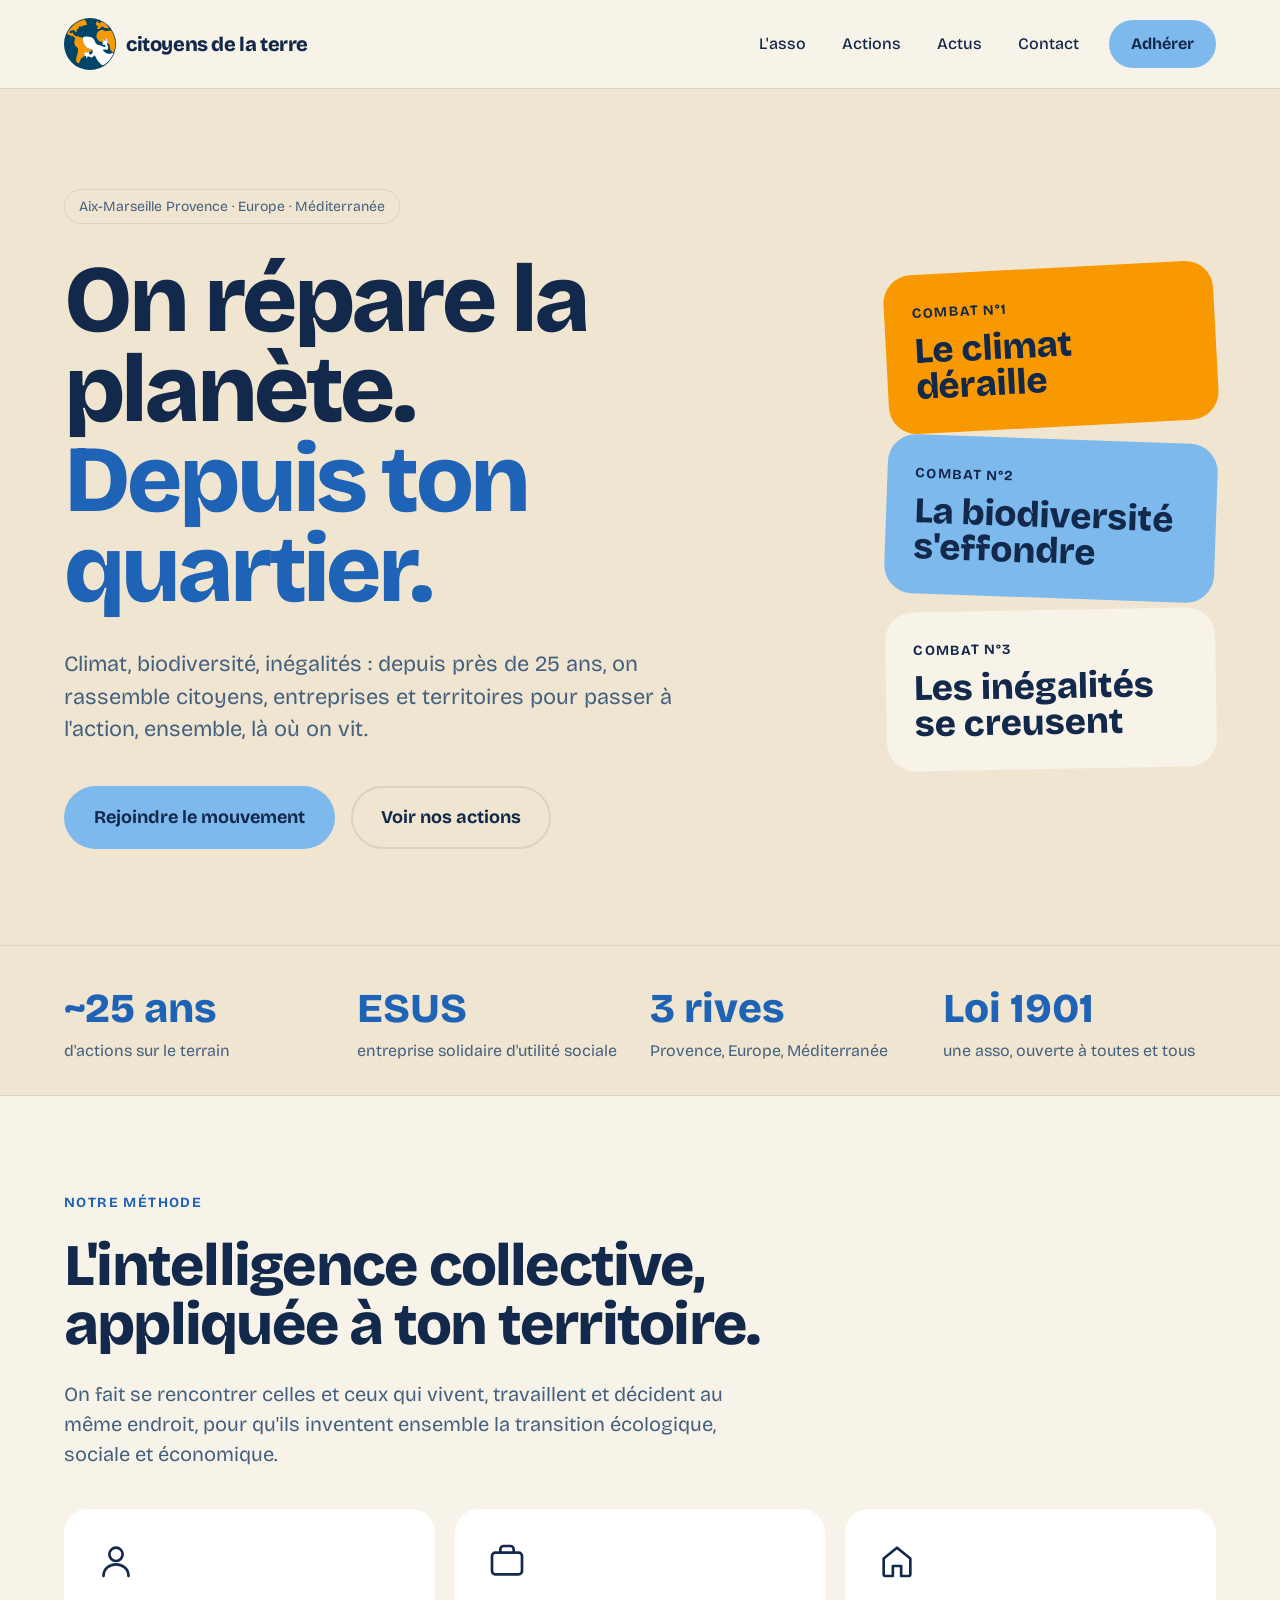
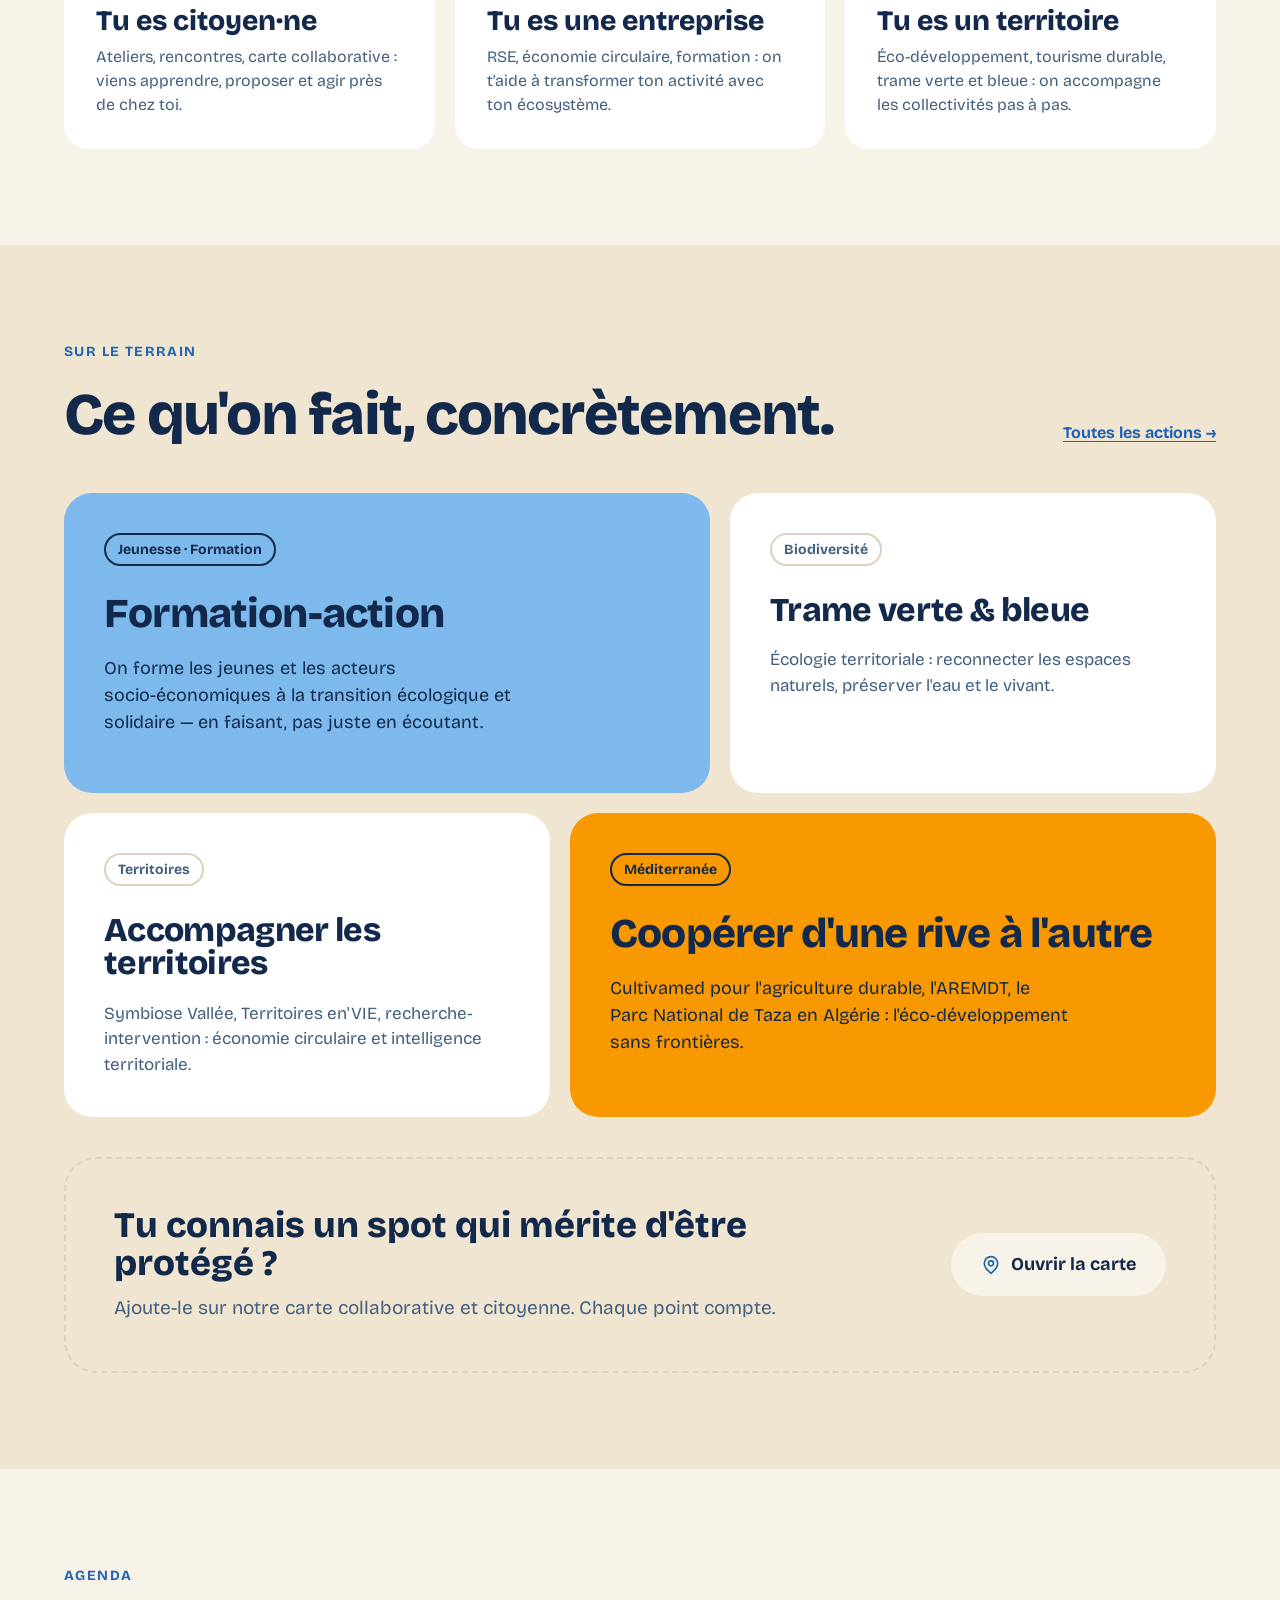
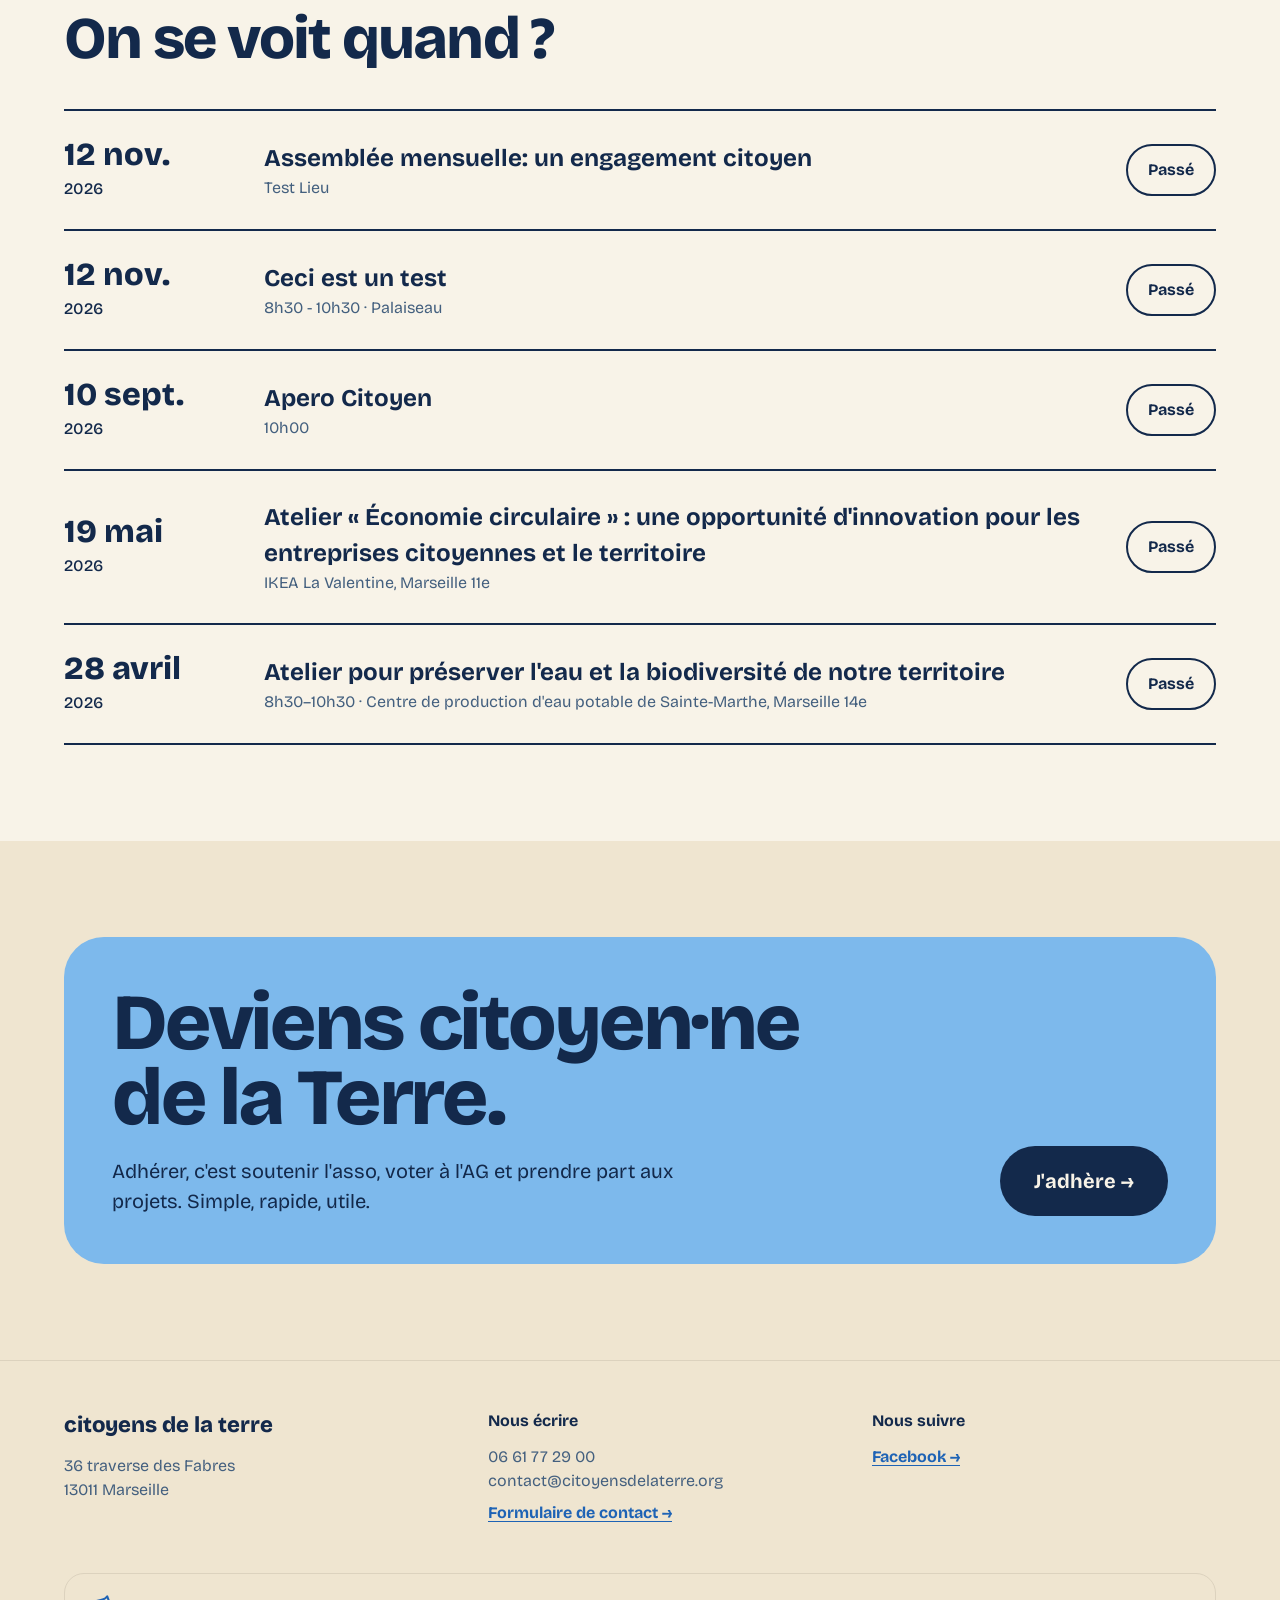
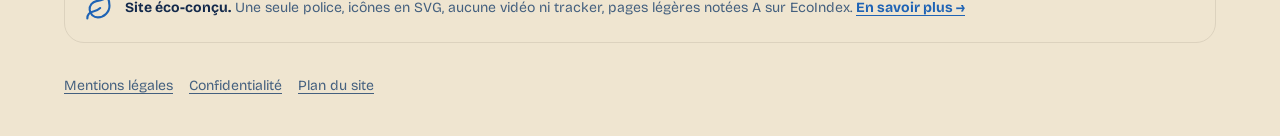
==== commit 0a9620b1: "Page éco-conception + carte des actions (CMS, chargée au clic) - eco-conception.html : comparaison E" ====
--- a/index.html
+++ b/index.html
@@ -281,8 +281,10 @@
           <p>
             <b>Site éco-conçu.</b>
             <span class="txt"
-              >Une seule police, icônes en SVG, aucune vidéo ni tracker, fond sombre économe en énergie.</span
+              >Une seule police, icônes en SVG, aucune vidéo ni tracker, pages légères notées A sur
+              EcoIndex.</span
             >
+            <a class="u accent fw-700" href="eco-conception.html">En savoir plus →</a>
           </p>
         </div>
         <div class="legal mt32">
